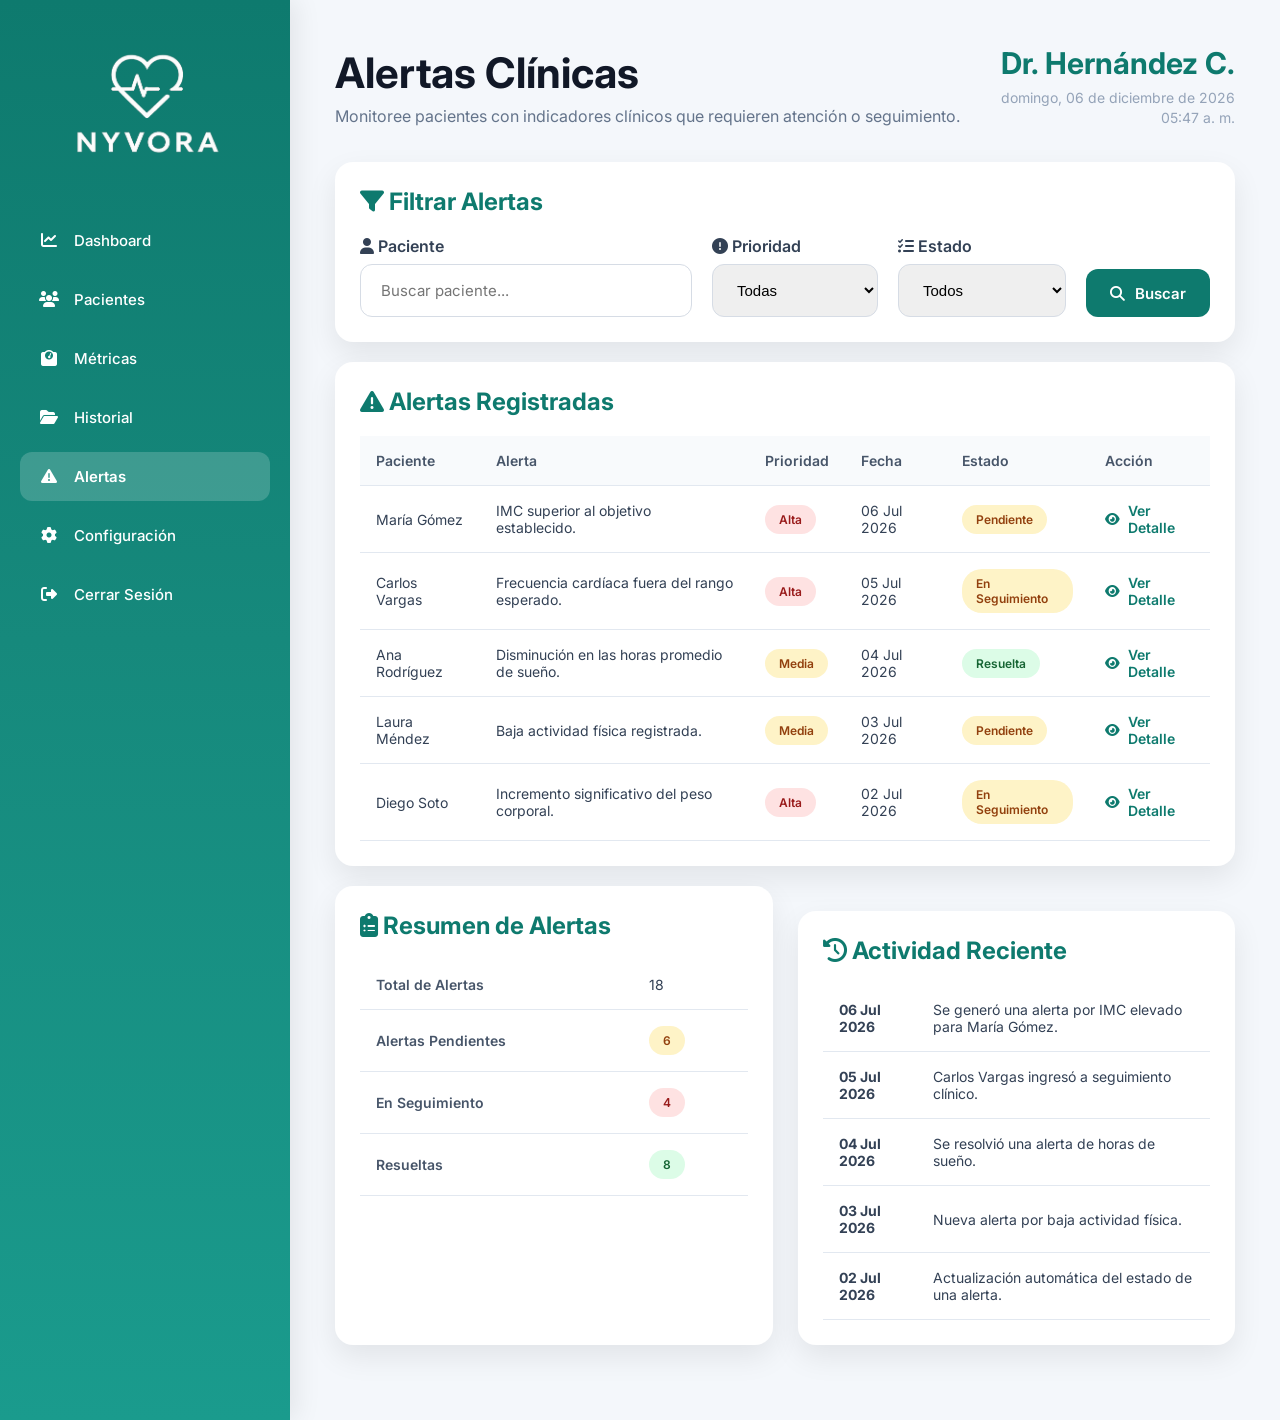
==== frontend/pages/alertas.html @ f5c626ba "feat: added js for frontend functionality" ====
<!DOCTYPE html>
<html lang="es">

<head>

    <meta charset="UTF-8">

    <meta name="viewport"
        content="width=device-width, initial-scale=1.0">

    <title>Nyvora | Alertas Clínicas</title>

    <!-- Google Fonts -->

    <link rel="preconnect"
        href="https://fonts.googleapis.com">

    <link rel="preconnect"
        href="https://fonts.gstatic.com"
        crossorigin>

    <link href="https://fonts.googleapis.com/css2?family=Inter:wght@300;400;500;600;700&display=swap"
        rel="stylesheet">

    <!-- Font Awesome -->

    <link rel="stylesheet"
        href="https://cdnjs.cloudflare.com/ajax/libs/font-awesome/6.7.2/css/all.min.css">

    <!-- CSS -->

    <link rel="stylesheet"
        href="../css/dashboard.css">

</head>

<body>

    <div class="dashboard">

        <!-- Sidebar -->

        <aside class="sidebar">

            <div class="logo">

                <img
                    src="../assets/logonyvora.png"
                    alt="Nyvora">

            </div>

            <nav>

                <ul>

                    <li>

                        <a href="dashboard.html">

                            <i class="fa-solid fa-chart-line"></i>

                            Dashboard

                        </a>

                    </li>

                    <li>

                        <a href="pacientes.html">

                            <i class="fa-solid fa-users"></i>

                            Pacientes

                        </a>

                    </li>

                    <li>

                        <a href="metricas.html">

                            <i class="fa-solid fa-weight-scale"></i>

                            Métricas

                        </a>

                    </li>

                    <li>

                        <a href="historial.html">

                            <i class="fa-solid fa-folder-open"></i>

                            Historial

                        </a>

                    </li>

                    <li class="active">

                        <a href="alertas.html">

                            <i class="fa-solid fa-triangle-exclamation"></i>

                            Alertas

                        </a>

                    </li>

                    <li>

                        <a href="configuracion.html">

                            <i class="fa-solid fa-gear"></i>

                            Configuración

                        </a>

                    </li>

                    <li>

                        <a href="../login.html">

                            <i class="fa-solid fa-right-from-bracket"></i>

                            Cerrar Sesión

                        </a>

                    </li>

                </ul>

            </nav>

        </aside>

        <!-- Contenido -->

        <main class="content">

            <!-- Header -->

            <div class="header">

                <div>

                    <h1>

                        Alertas Clínicas

                    </h1>

                    <p>

                        Monitoree pacientes con indicadores clínicos que requieren atención o seguimiento.

                    </p>

                </div>

                <div class="welcome">

                    <h3>

                        Dr. Hernández C.

                    </h3>

                    <span id="current-date"></span>

                </div>

            </div>

                        <!-- Panel de Filtros -->

            <div class="panel">

                <h2>

                    <i class="fa-solid fa-filter"></i>

                    Filtrar Alertas

                </h2>

                <div class="history-filters">

                    <!-- Buscar Paciente -->

                    <div class="filter-group patient-filter">

                        <label for="buscarPaciente">

                            <i class="fa-solid fa-user"></i>

                            Paciente

                        </label>

                        <input
                            type="text"
                            id="buscarPaciente"
                            class="search-box"
                            placeholder="Buscar paciente...">

                    </div>

                    <!-- Prioridad -->

                    <div class="filter-group">

                        <label for="prioridad">

                            <i class="fa-solid fa-circle-exclamation"></i>

                            Prioridad

                        </label>

                        <select
                            id="prioridad"
                            class="search-box">

                            <option value="">Todas</option>

                            <option>Alta</option>

                            <option>Media</option>

                            <option>Baja</option>

                        </select>

                    </div>

                    <!-- Estado -->

                    <div class="filter-group">

                        <label for="estado">

                            <i class="fa-solid fa-list-check"></i>

                            Estado

                        </label>

                        <select
                            id="estado"
                            class="search-box">

                            <option value="">Todos</option>

                            <option>Pendiente</option>

                            <option>En Seguimiento</option>

                            <option>Resuelta</option>

                        </select>

                    </div>

                    <!-- Botón -->

                    <div class="filter-button">

                        <button
                            class="btn-primary">

                            <i class="fa-solid fa-magnifying-glass"></i>

                            Buscar

                        </button>

                    </div>

                </div>

            </div>

            <br>

                        <!-- Listado de Alertas -->

            <div class="panel">

                <h2>

                    <i class="fa-solid fa-triangle-exclamation"></i>

                    Alertas Registradas

                </h2>

                <table>

                    <thead>

                        <tr>

                            <th>Paciente</th>

                            <th>Alerta</th>

                            <th>Prioridad</th>

                            <th>Fecha</th>

                            <th>Estado</th>

                            <th>Acción</th>

                        </tr>

                    </thead>

                    <tbody>

                        <tr>

                            <td>María Gómez</td>

                            <td>IMC superior al objetivo establecido.</td>

                            <td>

                                <span class="badge danger">

                                    Alta

                                </span>

                            </td>

                            <td>06 Jul 2026</td>

                            <td>

                                <span class="badge warning">

                                    Pendiente

                                </span>

                            </td>

                            <td>

                                <a href="#" class="action-link">

                                    <i class="fa-solid fa-eye"></i>

                                    Ver Detalle

                                </a>

                            </td>

                        </tr>

                        <tr>

                            <td>Carlos Vargas</td>

                            <td>Frecuencia cardíaca fuera del rango esperado.</td>

                            <td>

                                <span class="badge danger">

                                    Alta

                                </span>

                            </td>

                            <td>05 Jul 2026</td>

                            <td>

                                <span class="badge warning">

                                    En Seguimiento

                                </span>

                            </td>

                            <td>

                                <a href="#" class="action-link">

                                    <i class="fa-solid fa-eye"></i>

                                    Ver Detalle

                                </a>

                            </td>

                        </tr>

                        <tr>

                            <td>Ana Rodríguez</td>

                            <td>Disminución en las horas promedio de sueño.</td>

                            <td>

                                <span class="badge warning">

                                    Media

                                </span>

                            </td>

                            <td>04 Jul 2026</td>

                            <td>

                                <span class="badge success">

                                    Resuelta

                                </span>

                            </td>

                            <td>

                                <a href="#" class="action-link">

                                    <i class="fa-solid fa-eye"></i>

                                    Ver Detalle

                                </a>

                            </td>

                        </tr>

                        <tr>

                            <td>Laura Méndez</td>

                            <td>Baja actividad física registrada.</td>

                            <td>

                                <span class="badge warning">

                                    Media

                                </span>

                            </td>

                            <td>03 Jul 2026</td>

                            <td>

                                <span class="badge warning">

                                    Pendiente

                                </span>

                            </td>

                            <td>

                                <a href="#" class="action-link">

                                    <i class="fa-solid fa-eye"></i>

                                    Ver Detalle

                                </a>

                            </td>

                        </tr>

                        <tr>

                            <td>Diego Soto</td>

                            <td>Incremento significativo del peso corporal.</td>

                            <td>

                                <span class="badge danger">

                                    Alta

                                </span>

                            </td>

                            <td>02 Jul 2026</td>

                            <td>

                                <span class="badge warning">

                                    En Seguimiento

                                </span>

                            </td>

                            <td>

                                <a href="#" class="action-link">

                                    <i class="fa-solid fa-eye"></i>

                                    Ver Detalle

                                </a>

                            </td>

                        </tr>

                    </tbody>

                </table>

            </div>

            <br>

                        <!-- Paneles Informativos -->

            <section class="dashboard-grid">

                <!-- Resumen de Alertas -->

                <div class="panel">

                    <h2>

                        <i class="fa-solid fa-clipboard-list"></i>

                        Resumen de Alertas

                    </h2>

                    <table>

                        <tbody>

                            <tr>

                                <th>Total de Alertas</th>

                                <td>18</td>

                            </tr>

                            <tr>

                                <th>Alertas Pendientes</th>

                                <td>

                                    <span class="badge warning">

                                        6

                                    </span>

                                </td>

                            </tr>

                            <tr>

                                <th>En Seguimiento</th>

                                <td>

                                    <span class="badge danger">

                                        4

                                    </span>

                                </td>

                            </tr>

                            <tr>

                                <th>Resueltas</th>

                                <td>

                                    <span class="badge success">

                                        8

                                    </span>

                                </td>

                            </tr>

                        </tbody>

                    </table>

                </div>

                <!-- Actividad Reciente -->

                <div class="panel">

                    <h2>

                        <i class="fa-solid fa-clock-rotate-left"></i>

                        Actividad Reciente

                    </h2>

                    <table>

                        <tbody>

                            <tr>

                                <td>

                                    <strong>06 Jul 2026</strong>

                                </td>

                                <td>

                                    Se generó una alerta por IMC elevado para María Gómez.

                                </td>

                            </tr>

                            <tr>

                                <td>

                                    <strong>05 Jul 2026</strong>

                                </td>

                                <td>

                                    Carlos Vargas ingresó a seguimiento clínico.

                                </td>

                            </tr>

                            <tr>

                                <td>

                                    <strong>04 Jul 2026</strong>

                                </td>

                                <td>

                                    Se resolvió una alerta de horas de sueño.

                                </td>

                            </tr>

                            <tr>

                                <td>

                                    <strong>03 Jul 2026</strong>

                                </td>

                                <td>

                                    Nueva alerta por baja actividad física.

                                </td>

                            </tr>

                            <tr>

                                <td>

                                    <strong>02 Jul 2026</strong>

                                </td>

                                <td>

                                    Actualización automática del estado de una alerta.

                                </td>

                            </tr>

                        </tbody>

                    </table>

                </div>

            </section>

        </main>

    </div>

    <!-- Fecha y Hora -->

    <script>

        function actualizarFechaHora(){

            const ahora = new Date();

            const opcionesFecha = {

                weekday: "long",
                day: "2-digit",
                month: "long",
                year: "numeric"

            };

            const fecha = ahora.toLocaleDateString("es-CR", opcionesFecha);

            const hora = ahora.toLocaleTimeString("es-CR",{

                hour:"2-digit",

                minute:"2-digit"

            });

            document.getElementById("current-date").innerHTML=

                `${fecha}<br>${hora}`;

        }

        actualizarFechaHora();

        setInterval(actualizarFechaHora,1000);

    </script>

    <script src="../js/data.js" defer></script>
    <script src="../js/common.js" defer></script>
    <script src="../js/metricas.js" defer></script>

</body>

</html>
---- frontend/css/dashboard.css ----
/*
    NYVORA SC-502

    Hoja de estilos principal del sistema.

    Este archivo contiene los estilos compartidos por:

    • Dashboard
    • Pacientes
    • Métricas
    • Historial
    • Alertas
    • Configuración

    Los módulos reutilizan los mismos componentes
    visuales para mantener una interfaz consistente
    en toda la aplicación.
*/

/* Reset
   Reinicia márgenes, rellenos y el modelo de caja.
*/

*{

    margin:0;

    padding:0;

    box-sizing:border-box;

}

/* Body
   Configuración general de la página.
*/

body{

    font-family:'Inter',sans-serif;

    background:#F4F7FB;

    color:#1F2937;

    overflow-x:hidden;

}

/* Layout
   Estructura principal del sistema.
*/

.dashboard{

    display:flex;

    min-height:100vh;

}

/* Sidebar
   Menú lateral principal del sistema.
*/

.sidebar{

    width:290px;

    background:linear-gradient(
        180deg,
        #0E7A6E 0%,
        #16897C 45%,
        #1A9B8D 100%
    );

    color:white;

    display:flex;

    flex-direction:column;

    padding:35px 20px;

    box-shadow:6px 0 25px rgba(0,0,0,.08);

}

/* Logo
   Imagen institucional de NYVORA.
*/

.logo{

    display:flex;

    justify-content:center;

    align-items:center;

    margin-bottom:45px;

}

.logo img{

    width:170px;

    max-width:100%;

}

/* Menú
   Opciones de navegación del sistema.
*/

.sidebar nav{

    width:100%;

}

.sidebar ul{

    list-style:none;

}

.sidebar li{

    margin-bottom:10px;

}

.sidebar li a{

    display:flex;

    align-items:center;

    gap:14px;

    width:100%;

    padding:15px 18px;

    border-radius:12px;

    color:white;

    text-decoration:none;

    font-size:15px;

    font-weight:500;

    transition:.30s;

}

.sidebar li a i{

    width:22px;

    text-align:center;

    font-size:16px;

}

.sidebar li a:hover{

    background:rgba(255,255,255,.15);

    transform:translateX(5px);

}

.sidebar li.active a{

    background:rgba(255,255,255,.18);

    font-weight:600;

}

/* Contenido
   Área principal donde se muestran los módulos.
*/

.content{

    flex:1;

    padding:45px;

}

/* Header
   Encabezado principal de cada módulo.
*/

.header{

    display:flex;

    justify-content:space-between;

    align-items:center;

    margin-bottom:35px;

}

.header h1{

    font-size:42px;

    font-weight:700;

    color:#111827;

    margin-bottom:8px;

}

.header p{

    color:#64748B;

    font-size:16px;

}

.welcome{

    text-align:right;

}

.welcome h3{

    color:#0E7A6E;

    font-size:30px;

    font-weight:700;

    margin-bottom:6px;

}

.welcome span{

    color:#94A3B8;

    font-size:14px;

}

/* Panel
   Contenedor reutilizable para los módulos.
*/

.panel{

    background:#FFFFFF;

    padding:25px;

    border-radius:18px;

    box-shadow:0 12px 30px rgba(0,0,0,.08);

    transition:.30s;

}

.panel:hover{

    box-shadow:0 18px 40px rgba(0,0,0,.10);

}

/* Buscador
   Campos de búsqueda y formularios.
*/

.search-box{

    flex:1;

    padding:16px 20px;

    border:1px solid #D6DCE5;

    border-radius:12px;

    font-size:15px;

    outline:none;

    transition:.30s;

}

.search-box:focus{

    border-color:#0E7A6E;

    box-shadow:0 0 0 4px rgba(14,122,110,.12);

}

/* Botón Principal
   Botón principal utilizado en el sistema.
*/

.btn-primary{

    display:flex;

    align-items:center;

    justify-content:center;

    gap:10px;

    background:#0E7A6E;

    color:white;

    border:none;

    padding:16px 24px;

    border-radius:12px;

    font-size:15px;

    font-weight:600;

    cursor:pointer;

    transition:.30s;

}

.btn-primary:hover{

    background:#0B655C;

    transform:translateY(-2px);

    box-shadow:0 10px 25px rgba(14,122,110,.20);

}

.btn-primary i{

    font-size:15px;

}

/* Tarjetas KPI
   Indicadores principales del Dashboard.
*/

.kpi-cards{

    display:grid;

    grid-template-columns:repeat(4,1fr);

    gap:24px;

    margin:35px 0;

}

.card{

    background:#FFFFFF;

    border-radius:20px;

    padding:30px;

    box-shadow:0 12px 30px rgba(0,0,0,.08);

    transition:.30s;

}

.card:hover{

    transform:translateY(-6px);

    box-shadow:0 18px 40px rgba(0,0,0,.12);

}

/* Encabezado KPI
   Organización del icono y la información.
*/

.card-header{

    display:flex;

    align-items:center;

    gap:18px;

    margin-bottom:24px;

}

/* Icono KPI
   Icono representativo del indicador.
*/

.card .icon{

    width:64px;

    height:64px;

    border-radius:16px;

    background:rgba(14,122,110,.10);

    display:flex;

    justify-content:center;

    align-items:center;

    flex-shrink:0;

}

.card .icon i{

    color:#0E7A6E;

    font-size:28px;

}

/* Valor KPI
   Número principal del indicador.
*/

.card h2{

    margin:0;

    font-size:46px;

    font-weight:700;

    color:#0E7A6E;

    line-height:1;

}

/* Título KPI
   Nombre del indicador mostrado.
*/

.card p{

    font-size:20px;

    font-weight:600;

    color:#1F2937;

    margin-bottom:8px;

}

/* Descripción KPI
   Información complementaria del indicador.
*/

.card small{

    font-size:14px;

    color:#94A3B8;

    display:block;

}

/* Dashboard Grid
   Distribuye los paneles principales del Dashboard.
*/

.dashboard-grid{

    display:grid;

    grid-template-columns:1fr 1fr;

    gap:25px;

    margin-bottom:30px;

}

/* Títulos de Panel
   Encabezados utilizados en cada panel.
*/

.panel h2{

    color:#0E7A6E;

    font-size:24px;

    font-weight:700;

    margin-bottom:20px;

}

/* Tablas
   Estilos generales para las tablas del sistema.
*/

table{

    width:100%;

    border-collapse:collapse;

}

thead{

    background:#F8FAFC;

}

th{

    padding:16px;

    text-align:left;

    color:#475569;

    font-size:14px;

    font-weight:600;

    border-bottom:1px solid #E2E8F0;

}

td{

    padding:16px;

    font-size:14px;

    color:#334155;

    border-bottom:1px solid #E2E8F0;

}

tbody tr{

    transition:.25s;

}

tbody tr:hover{

    background:#F8FAFC;

}

/* Badges
   Estados utilizados en los diferentes módulos.
*/

.badge{

    display:inline-flex;

    justify-content:center;

    align-items:center;

    padding:7px 14px;

    border-radius:20px;

    font-size:12px;

    font-weight:600;

}

.success{

    background:#DCFCE7;

    color:#166534;

}

.warning{

    background:#FEF3C7;

    color:#92400E;

}

.danger{

    background:#FEE2E2;

    color:#991B1B;

}

/* Enlaces
   Acciones disponibles dentro de las tablas.
*/

.action-link{

    display:inline-flex;

    align-items:center;

    gap:8px;

    color:#0E7A6E;

    font-weight:600;

    text-decoration:none;

    transition:.30s;

}

.action-link:hover{

    color:#0B655C;

}

.action-link i{

    font-size:13px;

}

/* Iconos
   Centra los iconos reutilizados en la interfaz.
*/

.icon{

    display:flex;

    justify-content:center;

    align-items:center;

}

/* Inputs
   Fuente utilizada por los campos del formulario.
*/

input{

    font-family:'Inter',sans-serif;

}

button{

    font-family:'Inter',sans-serif;

}

/* Separación
   Espaciado entre paneles y tablas.
*/

.panel table{

    margin-top:10px;

}

.panel + .panel{

    margin-top:25px;

}

/* Responsive
   Ajusta la interfaz para diferentes tamaños de pantalla.
*/

@media(max-width:1200px){

    .kpi-cards{

        grid-template-columns:repeat(2,1fr);

    }

}

@media(max-width:992px){

    .dashboard{

        flex-direction:column;

    }

    .sidebar{

        width:100%;

        padding:25px;

    }

    .logo{

        margin-bottom:30px;

    }

    .logo img{

        width:160px;

    }

    .sidebar ul{

        display:flex;

        flex-wrap:wrap;

        justify-content:center;

        gap:12px;

    }

    .sidebar li{

        margin-bottom:0;

    }

    .sidebar li a{

        justify-content:center;

        padding:14px 18px;

    }

    .content{

        padding:30px;

    }

    .dashboard-grid{

        grid-template-columns:1fr;

    }

}

@media(max-width:768px){

    .header{

        flex-direction:column;

        align-items:flex-start;

        gap:18px;

    }

    .welcome{

        text-align:left;

    }

    .header h1{

        font-size:34px;

    }

    .welcome h3{

        font-size:24px;

    }

    .panel{

        padding:20px;

    }

    .kpi-cards{

        grid-template-columns:1fr;

    }

    .btn-primary{

        width:100%;

    }

    .search-box{

        width:100%;

    }

    table{

        display:block;

        overflow-x:auto;

        white-space:nowrap;

    }

}

@media(max-width:576px){

    .content{

        padding:20px;

    }

    .sidebar{

        padding:20px;

    }

    .sidebar ul{

        flex-direction:column;

    }

    .sidebar li a{

        justify-content:flex-start;

    }

}

/* Scroll
   Personaliza la barra de desplazamiento.
*/

::-webkit-scrollbar{

    width:10px;

}

::-webkit-scrollbar-track{

    background:#EDF2F7;

}

::-webkit-scrollbar-thumb{

    background:#0E7A6E;

    border-radius:20px;

}

::-webkit-scrollbar-thumb:hover{

    background:#0B655C;

}

/* Selección
   Color al seleccionar texto.
*/

::selection{

    background:#0E7A6E;

    color:white;

}

/* Animaciones
   Efectos visuales reutilizados en la interfaz.
*/

.card,
.panel,
.sidebar li a,
.btn-primary{

    transition:all .30s ease;

}

.content{

    animation:fadeIn .45s ease;

}

@keyframes fadeIn{

    from{

        opacity:0;

        transform:translateY(12px);

    }

    to{

        opacity:1;

        transform:translateY(0);

    }

}

/* Métricas
   Estilos exclusivos del módulo de métricas.
*/

.metricas-grid{

    display:grid;

    grid-template-columns:repeat(3,1fr);

    gap:25px 30px;

    margin-top:25px;

}

.metricas-grid .form-group{

    display:flex;

    flex-direction:column;

}

.metricas-grid .form-group.full{

    grid-column:span 3;

}

.metricas-grid label{

    font-weight:600;

    margin-bottom:8px;

    color:#0E7A6E;

    display:flex;

    align-items:center;

    gap:8px;

}

.metricas-grid i{

    font-size:16px;

}

/* IMC Readonly
   Apariencia para el campo calculado automáticamente.
*/

.imc-readonly{

    background:#E5E7EB;

    cursor:not-allowed;

}

/* Botón Derecha
   Alinea el botón principal al final del formulario.
*/

.button-right{

    display:flex;

    justify-content:flex-end;

}

.btn-large{

    padding:18px 32px;

    font-size:17px;

    border-radius:14px;

    background:#0F766E;

}

.btn-large:hover{

    background:#0C5F56;

}

/* Historial
   Filtros utilizados en el historial clínico.
*/

.history-filters{

    display:grid;

    grid-template-columns:2fr 1fr 1fr auto;

    gap:20px;

    align-items:end;

}

.filter-group{

    display:flex;

    flex-direction:column;

}

.filter-group label{

    margin-bottom:8px;

    font-weight:600;

    color:#334155;

}

.filter-button{

    display:flex;

    align-items:flex-end;

}

.filter-button .btn-primary{

    width:100%;

    height:48px;

}

/* Información del Paciente
   Resumen general del expediente clínico.
*/

.patient-summary{

    display:grid;

    grid-template-columns:repeat(2,1fr);

    gap:25px 60px;

    margin-top:20px;

}

.summary-item{

    display:grid;

    grid-template-columns:220px auto;

    align-items:center;

    gap:20px;

    padding:15px 0;

    border-bottom:1px solid #E2E8F0;

}

.summary-title{

    display:flex;

    align-items:center;

    gap:10px;

    color:#64748B;

    font-weight:600;

}

.summary-item strong{

    color:#0F172A;

    font-weight:600;

}

.summary-item .badge{

    width:auto;

    display:inline-flex;

    justify-content:center;

    align-items:center;

    padding:6px 16px;

}

/* Observaciones Clínicas
   Lista de recomendaciones y seguimiento del paciente.
*/

.clinical-notes{

    display:flex;

    flex-direction:column;

    gap:18px;

    margin-top:25px;

}

.note-item{

    display:flex;

    align-items:flex-start;

    gap:14px;

}

.note-item i{

    color:#0E7A6E;

    font-size:18px;

    width:22px;

    margin-top:3px;

}

.note-item p{

    margin:0;

    color:#334155;

    line-height:1.6;

}

/* Responsive Historial
   Ajusta la distribución en pantallas pequeñas.
*/

@media(max-width:1100px){

    .history-filters{

        grid-template-columns:1fr;

    }

    .patient-summary{

        grid-template-columns:1fr;

    }

}
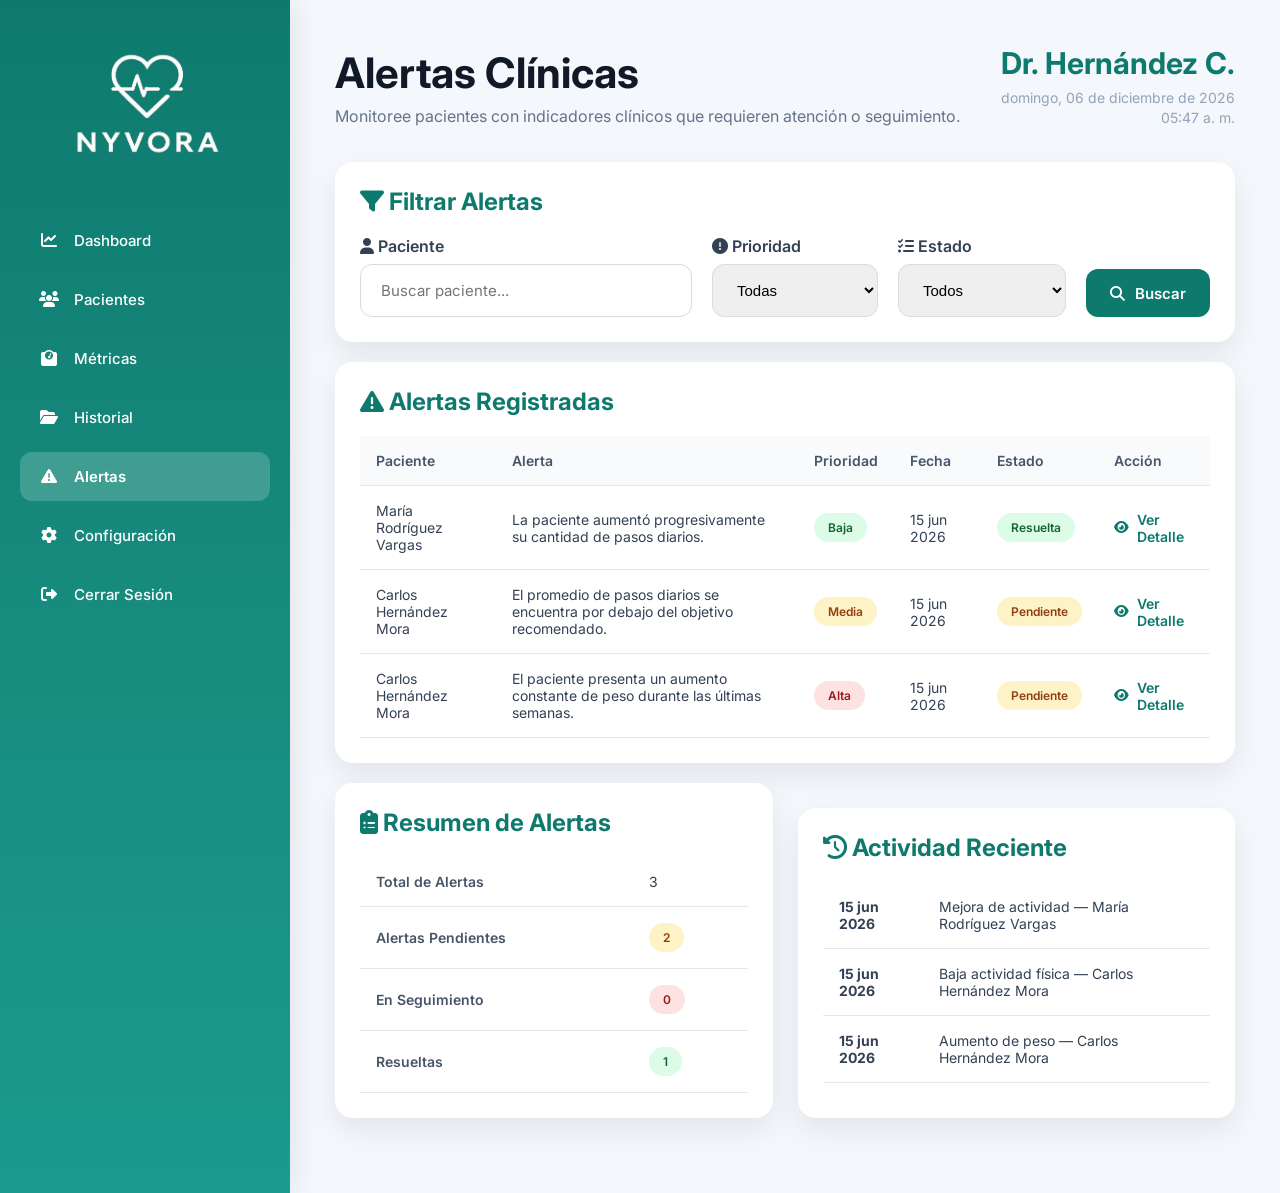
==== commit b4ec8211: "feat(alertas): enhance alert filtering and UI, add new alert rendering logic" ====
--- a/frontend/pages/alertas.html
+++ b/frontend/pages/alertas.html
@@ -778,7 +778,7 @@
 
     <script src="../js/data.js" defer></script>
     <script src="../js/common.js" defer></script>
-    <script src="../js/metricas.js" defer></script>
+    <script src="../js/alertas.js" defer></script>
 
 </body>
 
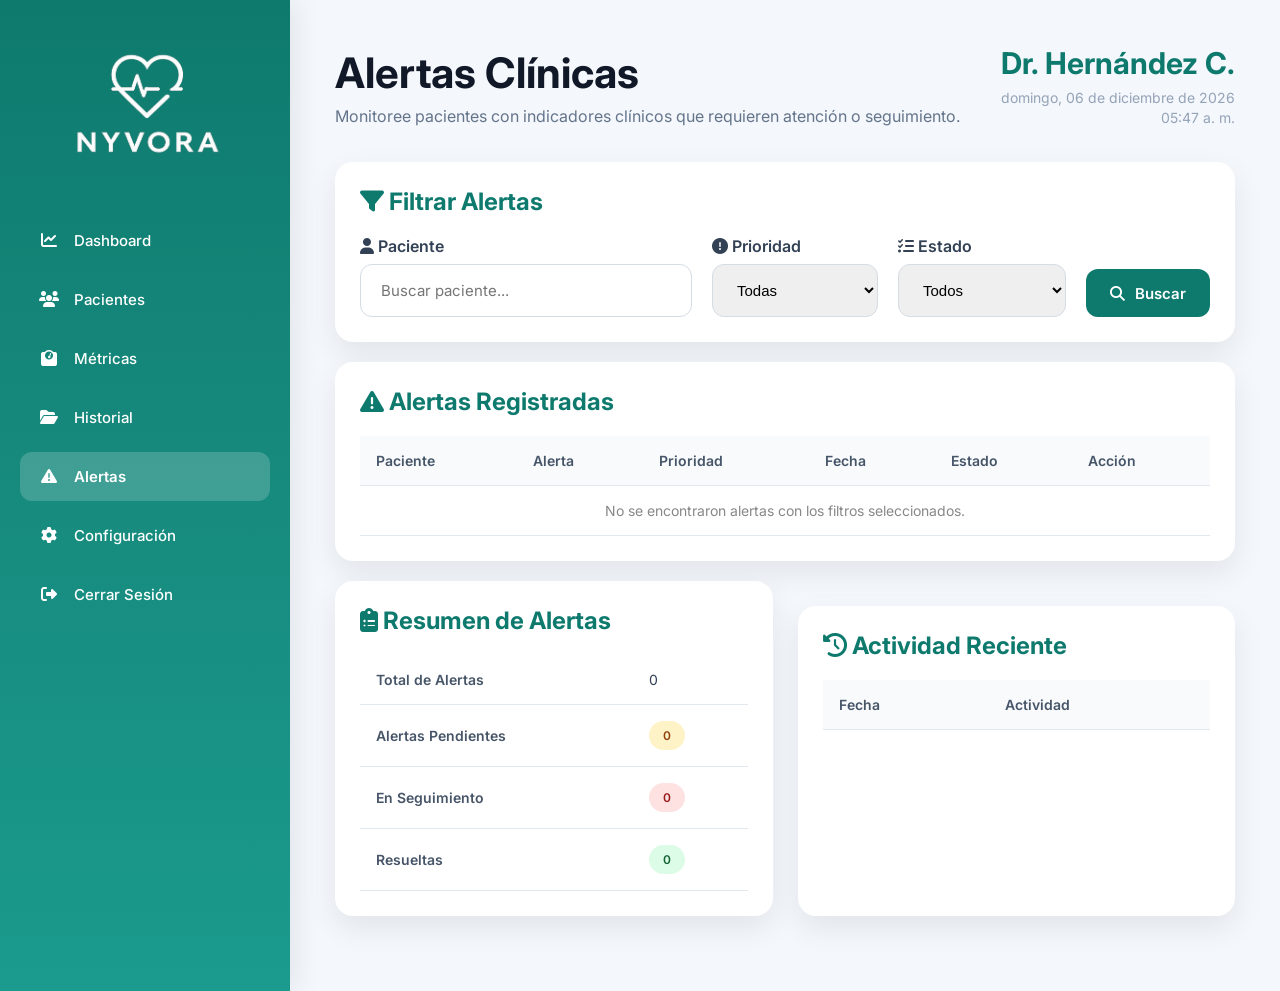
==== commit 580eae8c: "refactor(frontend): finalize JS modules and project standardization - Final login implementation and" ====
--- a/frontend/pages/alertas.html
+++ b/frontend/pages/alertas.html
@@ -212,7 +212,8 @@
                             type="text"
                             id="buscarPaciente"
                             class="search-box"
-                            placeholder="Buscar paciente...">
+                            placeholder="Buscar paciente..."
+                            autocomplete="off">
 
                     </div>
 
@@ -277,6 +278,7 @@
                     <div class="filter-button">
 
                         <button
+                            type="button"
                             class="btn-primary">
 
                             <i class="fa-solid fa-magnifying-glass"></i>
@@ -329,216 +331,6 @@
 
                     <tbody>
 
-                        <tr>
-
-                            <td>María Gómez</td>
-
-                            <td>IMC superior al objetivo establecido.</td>
-
-                            <td>
-
-                                <span class="badge danger">
-
-                                    Alta
-
-                                </span>
-
-                            </td>
-
-                            <td>06 Jul 2026</td>
-
-                            <td>
-
-                                <span class="badge warning">
-
-                                    Pendiente
-
-                                </span>
-
-                            </td>
-
-                            <td>
-
-                                <a href="#" class="action-link">
-
-                                    <i class="fa-solid fa-eye"></i>
-
-                                    Ver Detalle
-
-                                </a>
-
-                            </td>
-
-                        </tr>
-
-                        <tr>
-
-                            <td>Carlos Vargas</td>
-
-                            <td>Frecuencia cardíaca fuera del rango esperado.</td>
-
-                            <td>
-
-                                <span class="badge danger">
-
-                                    Alta
-
-                                </span>
-
-                            </td>
-
-                            <td>05 Jul 2026</td>
-
-                            <td>
-
-                                <span class="badge warning">
-
-                                    En Seguimiento
-
-                                </span>
-
-                            </td>
-
-                            <td>
-
-                                <a href="#" class="action-link">
-
-                                    <i class="fa-solid fa-eye"></i>
-
-                                    Ver Detalle
-
-                                </a>
-
-                            </td>
-
-                        </tr>
-
-                        <tr>
-
-                            <td>Ana Rodríguez</td>
-
-                            <td>Disminución en las horas promedio de sueño.</td>
-
-                            <td>
-
-                                <span class="badge warning">
-
-                                    Media
-
-                                </span>
-
-                            </td>
-
-                            <td>04 Jul 2026</td>
-
-                            <td>
-
-                                <span class="badge success">
-
-                                    Resuelta
-
-                                </span>
-
-                            </td>
-
-                            <td>
-
-                                <a href="#" class="action-link">
-
-                                    <i class="fa-solid fa-eye"></i>
-
-                                    Ver Detalle
-
-                                </a>
-
-                            </td>
-
-                        </tr>
-
-                        <tr>
-
-                            <td>Laura Méndez</td>
-
-                            <td>Baja actividad física registrada.</td>
-
-                            <td>
-
-                                <span class="badge warning">
-
-                                    Media
-
-                                </span>
-
-                            </td>
-
-                            <td>03 Jul 2026</td>
-
-                            <td>
-
-                                <span class="badge warning">
-
-                                    Pendiente
-
-                                </span>
-
-                            </td>
-
-                            <td>
-
-                                <a href="#" class="action-link">
-
-                                    <i class="fa-solid fa-eye"></i>
-
-                                    Ver Detalle
-
-                                </a>
-
-                            </td>
-
-                        </tr>
-
-                        <tr>
-
-                            <td>Diego Soto</td>
-
-                            <td>Incremento significativo del peso corporal.</td>
-
-                            <td>
-
-                                <span class="badge danger">
-
-                                    Alta
-
-                                </span>
-
-                            </td>
-
-                            <td>02 Jul 2026</td>
-
-                            <td>
-
-                                <span class="badge warning">
-
-                                    En Seguimiento
-
-                                </span>
-
-                            </td>
-
-                            <td>
-
-                                <a href="#" class="action-link">
-
-                                    <i class="fa-solid fa-eye"></i>
-
-                                    Ver Detalle
-
-                                </a>
-
-                            </td>
-
-                        </tr>
-
                     </tbody>
 
                 </table>
@@ -547,7 +339,7 @@
 
             <br>
 
-                        <!-- Paneles Informativos -->
+            <!-- Paneles Informativos -->
 
             <section class="dashboard-grid">
 
@@ -571,7 +363,7 @@
 
                                 <th>Total de Alertas</th>
 
-                                <td>18</td>
+                                <td>0</td>
 
                             </tr>
 
@@ -583,7 +375,7 @@
 
                                     <span class="badge warning">
 
-                                        6
+                                        0
 
                                     </span>
 
@@ -599,7 +391,7 @@
 
                                     <span class="badge danger">
 
-                                        4
+                                        0
 
                                     </span>
 
@@ -615,7 +407,7 @@
 
                                     <span class="badge success">
 
-                                        8
+                                        0
 
                                     </span>
 
@@ -629,7 +421,7 @@
 
                 </div>
 
-                <!-- Actividad Reciente -->
+                                <!-- Actividad Reciente -->
 
                 <div class="panel">
 
@@ -643,88 +435,20 @@
 
                     <table>
 
+                        <thead>
+
+                            <tr>
+
+                                <th>Fecha</th>
+
+                                <th>Actividad</th>
+
+                            </tr>
+
+                        </thead>
+
                         <tbody>
 
-                            <tr>
-
-                                <td>
-
-                                    <strong>06 Jul 2026</strong>
-
-                                </td>
-
-                                <td>
-
-                                    Se generó una alerta por IMC elevado para María Gómez.
-
-                                </td>
-
-                            </tr>
-
-                            <tr>
-
-                                <td>
-
-                                    <strong>05 Jul 2026</strong>
-
-                                </td>
-
-                                <td>
-
-                                    Carlos Vargas ingresó a seguimiento clínico.
-
-                                </td>
-
-                            </tr>
-
-                            <tr>
-
-                                <td>
-
-                                    <strong>04 Jul 2026</strong>
-
-                                </td>
-
-                                <td>
-
-                                    Se resolvió una alerta de horas de sueño.
-
-                                </td>
-
-                            </tr>
-
-                            <tr>
-
-                                <td>
-
-                                    <strong>03 Jul 2026</strong>
-
-                                </td>
-
-                                <td>
-
-                                    Nueva alerta por baja actividad física.
-
-                                </td>
-
-                            </tr>
-
-                            <tr>
-
-                                <td>
-
-                                    <strong>02 Jul 2026</strong>
-
-                                </td>
-
-                                <td>
-
-                                    Actualización automática del estado de una alerta.
-
-                                </td>
-
-                            </tr>
-
                         </tbody>
 
                     </table>
@@ -737,47 +461,14 @@
 
     </div>
 
-    <!-- Fecha y Hora -->
-
-    <script>
-
-        function actualizarFechaHora(){
-
-            const ahora = new Date();
-
-            const opcionesFecha = {
-
-                weekday: "long",
-                day: "2-digit",
-                month: "long",
-                year: "numeric"
-
-            };
-
-            const fecha = ahora.toLocaleDateString("es-CR", opcionesFecha);
-
-            const hora = ahora.toLocaleTimeString("es-CR",{
-
-                hour:"2-digit",
-
-                minute:"2-digit"
-
-            });
-
-            document.getElementById("current-date").innerHTML=
-
-                `${fecha}<br>${hora}`;
-
-        }
-
-        actualizarFechaHora();
-
-        setInterval(actualizarFechaHora,1000);
-
-    </script>
+    <!-- JavaScript -->
 
     <script src="../js/data.js" defer></script>
+
     <script src="../js/common.js" defer></script>
+
+    <script src="../js/language.js" defer></script>
+
     <script src="../js/alertas.js" defer></script>
 
 </body>
@@ -787,3 +478,7 @@
 
 
 
+
+
+
+
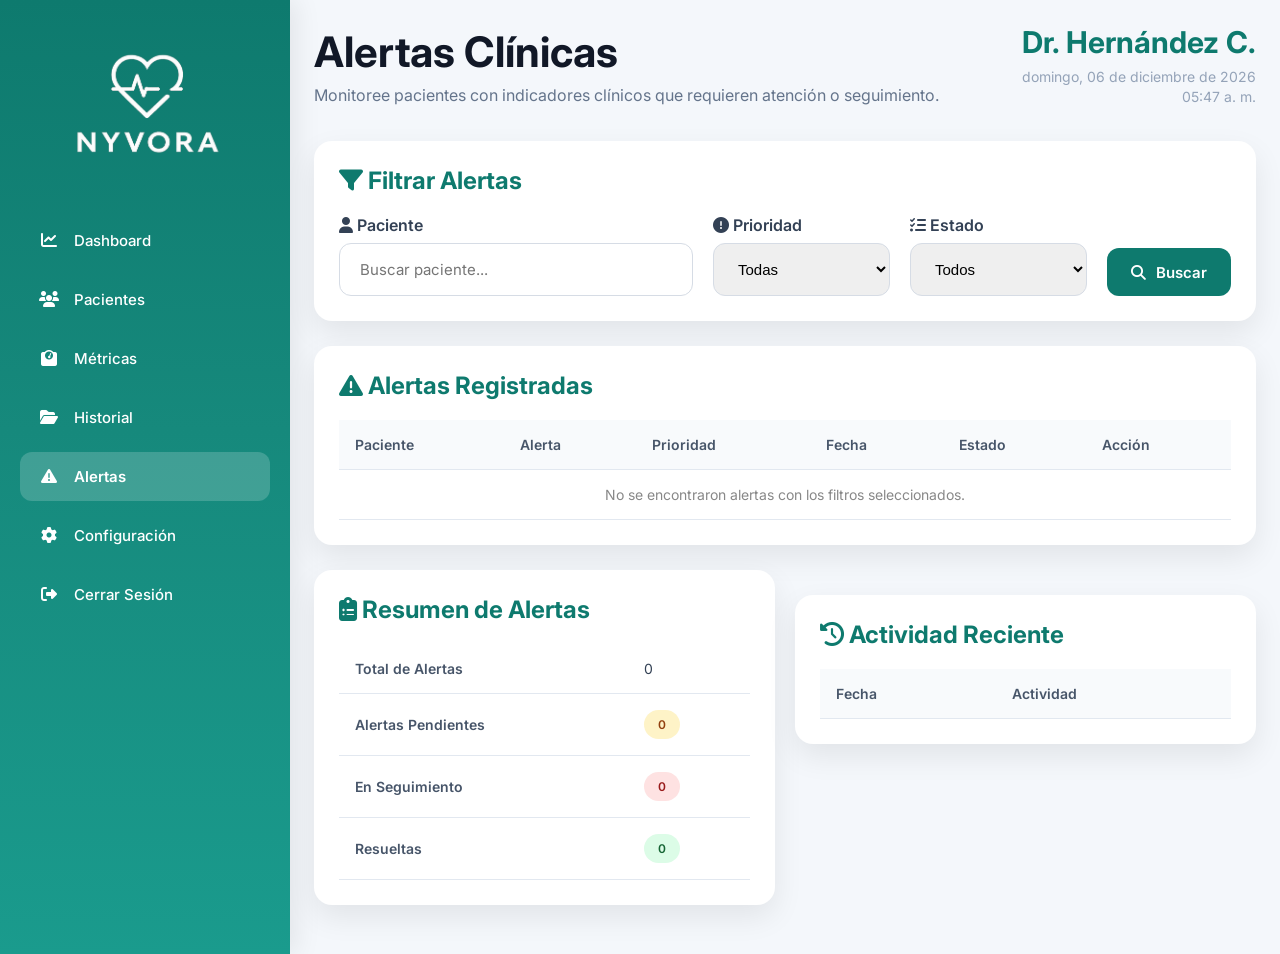
==== commit af4b3d84: "Refactor frontend structure and dashboard layout Reorganicé y limpié la estructura general del front" ====
--- a/frontend/pages/alertas.html
+++ b/frontend/pages/alertas.html
@@ -2,210 +2,120 @@
 <html lang="es">
 
 <head>
-
     <meta charset="UTF-8">
-
-    <meta name="viewport"
-        content="width=device-width, initial-scale=1.0">
+    <meta name="viewport" content="width=device-width, initial-scale=1.0">
 
     <title>Nyvora | Alertas Clínicas</title>
 
     <!-- Google Fonts -->
-
-    <link rel="preconnect"
-        href="https://fonts.googleapis.com">
-
-    <link rel="preconnect"
-        href="https://fonts.gstatic.com"
-        crossorigin>
-
-    <link href="https://fonts.googleapis.com/css2?family=Inter:wght@300;400;500;600;700&display=swap"
-        rel="stylesheet">
+    <link rel="preconnect" href="https://fonts.googleapis.com">
+    <link rel="preconnect" href="https://fonts.gstatic.com" crossorigin>
+    <link href="https://fonts.googleapis.com/css2?family=Inter:wght@300;400;500;600;700&display=swap" rel="stylesheet">
 
     <!-- Font Awesome -->
-
-    <link rel="stylesheet"
-        href="https://cdnjs.cloudflare.com/ajax/libs/font-awesome/6.7.2/css/all.min.css">
+    <link rel="stylesheet" href="https://cdnjs.cloudflare.com/ajax/libs/font-awesome/6.7.2/css/all.min.css">
 
     <!-- CSS -->
-
-    <link rel="stylesheet"
-        href="../css/dashboard.css">
-
+    <link rel="stylesheet" href="../css/base/global.css">
+    <link rel="stylesheet" href="../css/components/sidebar.css">
+    <link rel="stylesheet" href="../css/components/card.css">
+    <link rel="stylesheet" href="../css/components/forms.css">
+    <link rel="stylesheet" href="../css/components/table.css">
 </head>
 
 <body>
-
     <div class="dashboard">
 
         <!-- Sidebar -->
-
         <aside class="sidebar">
-
             <div class="logo">
-
-                <img
-                    src="../assets/logonyvora.png"
-                    alt="Nyvora">
-
+                <img src="../assets/logonyvora.png" alt="Nyvora">
             </div>
 
             <nav>
-
                 <ul>
-
-                    <li>
-
+                    <li>
                         <a href="dashboard.html">
-
                             <i class="fa-solid fa-chart-line"></i>
-
                             Dashboard
-
-                        </a>
-
-                    </li>
-
-                    <li>
-
+                        </a>
+                    </li>
+
+                    <li>
                         <a href="pacientes.html">
-
                             <i class="fa-solid fa-users"></i>
-
                             Pacientes
-
-                        </a>
-
-                    </li>
-
-                    <li>
-
+                        </a>
+                    </li>
+
+                    <li>
                         <a href="metricas.html">
-
                             <i class="fa-solid fa-weight-scale"></i>
-
                             Métricas
-
-                        </a>
-
-                    </li>
-
-                    <li>
-
+                        </a>
+                    </li>
+
+                    <li>
                         <a href="historial.html">
-
                             <i class="fa-solid fa-folder-open"></i>
-
                             Historial
-
-                        </a>
-
+                        </a>
                     </li>
 
                     <li class="active">
-
                         <a href="alertas.html">
-
                             <i class="fa-solid fa-triangle-exclamation"></i>
-
                             Alertas
-
-                        </a>
-
-                    </li>
-
-                    <li>
-
+                        </a>
+                    </li>
+
+                    <li>
                         <a href="configuracion.html">
-
                             <i class="fa-solid fa-gear"></i>
-
                             Configuración
-
-                        </a>
-
-                    </li>
-
-                    <li>
-
+                        </a>
+                    </li>
+
+                    <li>
                         <a href="../login.html">
-
                             <i class="fa-solid fa-right-from-bracket"></i>
-
                             Cerrar Sesión
-
-                        </a>
-
-                    </li>
-
+                        </a>
+                    </li>
                 </ul>
-
             </nav>
-
         </aside>
 
         <!-- Contenido -->
-
         <main class="content">
 
             <!-- Header -->
-
             <div class="header">
-
                 <div>
-
-                    <h1>
-
-                        Alertas Clínicas
-
-                    </h1>
-
-                    <p>
-
-                        Monitoree pacientes con indicadores clínicos que requieren atención o seguimiento.
-
-                    </p>
-
+                    <h1>Alertas Clínicas</h1>
+                    <p>Monitoree pacientes con indicadores clínicos que requieren atención o seguimiento.</p>
                 </div>
 
                 <div class="welcome">
-
-                    <h3>
-
-                        Dr. Hernández C.
-
-                    </h3>
-
+                    <h3>Dr. Hernández C.</h3>
                     <span id="current-date"></span>
-
-                </div>
-
-            </div>
-
-                        <!-- Panel de Filtros -->
-
+                </div>
+            </div>
+
+            <!-- Filtros -->
             <div class="panel">
-
                 <h2>
-
                     <i class="fa-solid fa-filter"></i>
-
                     Filtrar Alertas
-
                 </h2>
 
                 <div class="history-filters">
 
-                    <!-- Buscar Paciente -->
-
+                    <!-- Paciente -->
                     <div class="filter-group patient-filter">
-
                         <label for="buscarPaciente">
-
                             <i class="fa-solid fa-user"></i>
-
                             Paciente
-
                         </label>
 
                         <input
@@ -214,271 +124,134 @@
                             class="search-box"
                             placeholder="Buscar paciente..."
                             autocomplete="off">
-
                     </div>
 
                     <!-- Prioridad -->
-
                     <div class="filter-group">
-
                         <label for="prioridad">
-
                             <i class="fa-solid fa-circle-exclamation"></i>
-
                             Prioridad
-
                         </label>
 
-                        <select
-                            id="prioridad"
-                            class="search-box">
-
+                        <select id="prioridad" class="search-box">
                             <option value="">Todas</option>
-
                             <option>Alta</option>
-
                             <option>Media</option>
-
                             <option>Baja</option>
-
                         </select>
-
                     </div>
 
                     <!-- Estado -->
-
                     <div class="filter-group">
-
                         <label for="estado">
-
                             <i class="fa-solid fa-list-check"></i>
-
                             Estado
-
                         </label>
 
-                        <select
-                            id="estado"
-                            class="search-box">
-
+                        <select id="estado" class="search-box">
                             <option value="">Todos</option>
-
                             <option>Pendiente</option>
-
                             <option>En Seguimiento</option>
-
                             <option>Resuelta</option>
-
                         </select>
-
-                    </div>
-
-                    <!-- Botón -->
-
+                    </div>
+
+                    <!-- Acción -->
                     <div class="filter-button">
-
-                        <button
-                            type="button"
-                            class="btn-primary">
-
+                        <button type="button" class="btn-primary">
                             <i class="fa-solid fa-magnifying-glass"></i>
-
                             Buscar
-
                         </button>
-
-                    </div>
-
-                </div>
-
-            </div>
-
-            <br>
-
-                        <!-- Listado de Alertas -->
-
+                    </div>
+                </div>
+            </div>
+
+            <!-- Listado de alertas -->
             <div class="panel">
-
                 <h2>
-
                     <i class="fa-solid fa-triangle-exclamation"></i>
-
                     Alertas Registradas
-
                 </h2>
 
                 <table>
-
                     <thead>
-
                         <tr>
-
                             <th>Paciente</th>
-
                             <th>Alerta</th>
-
                             <th>Prioridad</th>
-
                             <th>Fecha</th>
-
                             <th>Estado</th>
-
                             <th>Acción</th>
-
                         </tr>
-
                     </thead>
-
-                    <tbody>
-
-                    </tbody>
-
+                    <tbody></tbody>
                 </table>
-
-            </div>
-
-            <br>
-
-            <!-- Paneles Informativos -->
-
+            </div>
+
+            <!-- Paneles informativos -->
             <section class="dashboard-grid">
 
-                <!-- Resumen de Alertas -->
-
+                <!-- Resumen de alertas -->
                 <div class="panel">
-
                     <h2>
-
                         <i class="fa-solid fa-clipboard-list"></i>
-
                         Resumen de Alertas
-
                     </h2>
 
                     <table>
-
                         <tbody>
-
-                            <tr>
-
+                            <tr>
                                 <th>Total de Alertas</th>
-
                                 <td>0</td>
-
-                            </tr>
-
-                            <tr>
-
+                            </tr>
+                            <tr>
                                 <th>Alertas Pendientes</th>
-
                                 <td>
-
-                                    <span class="badge warning">
-
-                                        0
-
-                                    </span>
-
+                                    <span class="badge warning">0</span>
                                 </td>
-
-                            </tr>
-
-                            <tr>
-
+                            </tr>
+                            <tr>
                                 <th>En Seguimiento</th>
-
                                 <td>
-
-                                    <span class="badge danger">
-
-                                        0
-
-                                    </span>
-
+                                    <span class="badge danger">0</span>
                                 </td>
-
-                            </tr>
-
-                            <tr>
-
+                            </tr>
+                            <tr>
                                 <th>Resueltas</th>
-
                                 <td>
-
-                                    <span class="badge success">
-
-                                        0
-
-                                    </span>
-
+                                    <span class="badge success">0</span>
                                 </td>
-
-                            </tr>
-
+                            </tr>
                         </tbody>
-
                     </table>
-
-                </div>
-
-                                <!-- Actividad Reciente -->
-
+                </div>
+
+                <!-- Actividad reciente -->
                 <div class="panel">
-
                     <h2>
-
                         <i class="fa-solid fa-clock-rotate-left"></i>
-
                         Actividad Reciente
-
                     </h2>
 
                     <table>
-
                         <thead>
-
-                            <tr>
-
+                            <tr>
                                 <th>Fecha</th>
-
                                 <th>Actividad</th>
-
-                            </tr>
-
+                            </tr>
                         </thead>
-
-                        <tbody>
-
-                        </tbody>
-
+                        <tbody></tbody>
                     </table>
-
-                </div>
-
+                </div>
             </section>
-
         </main>
-
     </div>
 
     <!-- JavaScript -->
-
     <script src="../js/data.js" defer></script>
-
     <script src="../js/common.js" defer></script>
-
     <script src="../js/language.js" defer></script>
-
     <script src="../js/alertas.js" defer></script>
-
 </body>
 
-</html>
-
-
-
-
-
-
-
-
+</html>
--- a/frontend/css/base/global.css
+++ b/frontend/css/base/global.css
@@ -0,0 +1,178 @@
+/* Estilos generales */
+
+/* Variables de diseño */
+
+:root{
+
+    /* Color primario (marca) */
+    --color-primary:#0E7A6E;
+    --color-primary-hover:#0B655C;
+
+    /* Texto */
+    --color-text:#1F2937;
+    --color-text-heading:#111827;
+    --color-text-muted:#64748B;
+    --color-text-subtle:#94A3B8;
+
+    /* Fondos */
+    --color-bg-page:#F4F7FB;
+    --color-bg-panel:#FFFFFF;
+    --color-bg-hover:#F8FAFC;
+
+    /* Bordes */
+    --color-border:#D6DCE5;
+    --color-border-light:#E2E8F0;
+
+    /* Estados (badges) */
+    --color-success-bg:#DCFCE7;
+    --color-success-text:#166534;
+    --color-warning-bg:#FEF3C7;
+    --color-warning-text:#92400E;
+    --color-danger-bg:#FEE2E2;
+    --color-danger-text:#991B1B;
+
+    /* Sombras */
+    --shadow-panel:0 12px 30px rgba(0,0,0,.08);
+    --shadow-panel-hover:0 18px 40px rgba(0,0,0,.10);
+
+    /* Radios */
+    --radius-sm:12px;
+    --radius-md:16px;
+    --radius-lg:18px;
+    --radius-xl:20px;
+
+    /* Transición estándar */
+    --transition-base:.30s;
+
+    /* Tipografía */
+    --font-base:'Inter',sans-serif;
+
+}
+
+/* Reset
+   Reinicia márgenes, rellenos y el modelo de caja.
+*/
+
+*{
+
+    margin:0;
+
+    padding:0;
+
+    box-sizing:border-box;
+
+}
+
+/* Body
+   Configuración general de la página.
+*/
+
+body{
+
+    font-family:var(--font-base);
+
+    background:var(--color-bg-page);
+
+    color:var(--color-text);
+
+    overflow-x:hidden;
+
+}
+
+/* Fuente en formularios
+   Los inputs y botones no heredan la fuente
+   del body por defecto en todos los navegadores.
+*/
+
+input{
+
+    font-family:var(--font-base);
+
+}
+
+button{
+
+    font-family:var(--font-base);
+
+}
+
+/* Scroll
+   Personaliza la barra de desplazamiento.
+*/
+
+::-webkit-scrollbar{
+
+    width:10px;
+
+}
+
+::-webkit-scrollbar-track{
+
+    background:#EDF2F7;
+
+}
+
+::-webkit-scrollbar-thumb{
+
+    background:var(--color-primary);
+
+    border-radius:20px;
+
+}
+
+::-webkit-scrollbar-thumb:hover{
+
+    background:var(--color-primary-hover);
+
+}
+
+/* Selección
+   Color al seleccionar texto.
+*/
+
+::selection{
+
+    background:var(--color-primary);
+
+    color:white;
+
+}
+
+/* Animaciones
+   Efectos visuales reutilizados en toda la interfaz.
+*/
+
+.card,
+.panel,
+.sidebar li a,
+.btn-primary{
+
+    transition:all var(--transition-base) ease;
+
+}
+
+.content{
+
+    animation:fadeIn .45s ease;
+
+}
+
+@keyframes fadeIn{
+
+    from{
+
+        opacity:0;
+
+        transform:translateY(12px);
+
+    }
+
+    to{
+
+        opacity:1;
+
+        transform:translateY(0);
+
+    }
+
+}
--- a/frontend/css/components/sidebar.css
+++ b/frontend/css/components/sidebar.css
@@ -0,0 +1,336 @@
+/* Estilos del menú lateral */
+
+/* Estructura principal */
+
+.dashboard{
+
+    display:flex;
+
+    min-height:100vh;
+
+}
+
+/* Sidebar
+   Menú lateral principal del sistema.
+*/
+
+.sidebar{
+
+    width:290px;
+
+    background:linear-gradient(
+        180deg,
+        #0E7A6E 0%,
+        #16897C 45%,
+        #1A9B8D 100%
+    );
+
+    color:white;
+
+    display:flex;
+
+    flex-direction:column;
+
+    padding:35px 20px;
+
+    box-shadow:6px 0 25px rgba(0,0,0,.08);
+
+}
+
+/* Logo
+   Imagen institucional de NYVORA.
+*/
+
+.logo{
+
+    display:flex;
+
+    justify-content:center;
+
+    align-items:center;
+
+    margin-bottom:45px;
+
+}
+
+.logo img{
+
+    width:170px;
+
+    max-width:100%;
+
+}
+
+/* Menú
+   Opciones de navegación del sistema.
+*/
+
+.sidebar nav{
+
+    width:100%;
+
+}
+
+.sidebar ul{
+
+    list-style:none;
+
+}
+
+.sidebar li{
+
+    margin-bottom:10px;
+
+}
+
+.sidebar li a{
+
+    display:flex;
+
+    align-items:center;
+
+    gap:14px;
+
+    width:100%;
+
+    padding:15px 18px;
+
+    border-radius:12px;
+
+    color:white;
+
+    text-decoration:none;
+
+    font-size:15px;
+
+    font-weight:500;
+
+    transition:var(--transition-base);
+
+}
+
+.sidebar li a i{
+
+    width:22px;
+
+    text-align:center;
+
+    font-size:16px;
+
+}
+
+.sidebar li a:hover{
+
+    background:rgba(255,255,255,.15);
+
+    transform:translateX(5px);
+
+}
+
+.sidebar li.active a{
+
+    background:rgba(255,255,255,.18);
+
+    font-weight:600;
+
+}
+
+/* Contenido
+   Área principal donde se muestran los módulos.
+*/
+
+.content{
+
+    flex:1;
+
+    padding:24px;
+
+}
+
+/* Header
+   Encabezado principal de cada módulo.
+*/
+
+.header{
+
+    display:flex;
+
+    justify-content:space-between;
+
+    align-items:center;
+
+    margin-bottom:35px;
+
+}
+
+.header h1{
+
+    font-size:42px;
+
+    font-weight:700;
+
+    color:var(--color-text-heading);
+
+    margin-bottom:8px;
+
+}
+
+.header p{
+
+    color:var(--color-text-muted);
+
+    font-size:16px;
+
+}
+
+.welcome{
+
+    text-align:right;
+
+}
+
+.welcome h3{
+
+    color:var(--color-primary);
+
+    font-size:30px;
+
+    font-weight:700;
+
+    margin-bottom:6px;
+
+}
+
+.welcome span{
+
+    color:var(--color-text-subtle);
+
+    font-size:14px;
+
+}
+
+/* Responsive
+   Ajusta el layout general para pantallas menores.
+*/
+
+@media(max-width:992px){
+
+    .dashboard{
+
+        flex-direction:column;
+
+    }
+
+    .sidebar{
+
+        width:100%;
+
+        padding:25px;
+
+    }
+
+    .logo{
+
+        margin-bottom:30px;
+
+    }
+
+    .logo img{
+
+        width:160px;
+
+    }
+
+    .sidebar ul{
+
+        display:flex;
+
+        flex-wrap:wrap;
+
+        justify-content:center;
+
+        gap:12px;
+
+    }
+
+    .sidebar li{
+
+        margin-bottom:0;
+
+    }
+
+    .sidebar li a{
+
+        justify-content:center;
+
+        padding:14px 18px;
+
+    }
+
+    .content{
+
+        padding:30px;
+
+    }
+
+}
+
+@media(max-width:768px){
+
+    .header{
+
+        flex-direction:column;
+
+        align-items:flex-start;
+
+        gap:18px;
+
+    }
+
+    .welcome{
+
+        text-align:left;
+
+    }
+
+    .header h1{
+
+        font-size:34px;
+
+    }
+
+    .welcome h3{
+
+        font-size:24px;
+
+    }
+
+}
+
+@media(max-width:576px){
+
+    .content{
+
+        padding:20px;
+
+    }
+
+    .sidebar{
+
+        padding:20px;
+
+    }
+
+    .sidebar ul{
+
+        flex-direction:column;
+
+    }
+
+    .sidebar li a{
+
+        justify-content:flex-start;
+
+    }
+
+}
--- a/frontend/css/components/card.css
+++ b/frontend/css/components/card.css
@@ -0,0 +1,242 @@
+/* Estilos de tarjetas y paneles */
+
+/* Paneles generales */
+
+.panel{
+
+    background:var(--color-bg-panel);
+
+    padding:25px;
+
+    border-radius:var(--radius-lg);
+
+    box-shadow:var(--shadow-panel);
+
+    transition:var(--transition-base);
+
+}
+
+.panel:hover{
+
+    box-shadow:var(--shadow-panel-hover);
+
+}
+
+.panel h2{
+
+    color:var(--color-primary);
+
+    font-size:24px;
+
+    font-weight:700;
+
+    margin-bottom:20px;
+
+}
+
+.panel table{
+
+    margin-top:10px;
+
+}
+
+.panel + .panel{
+
+    margin-top:25px;
+
+}
+
+/* Tarjetas KPI
+   Indicadores principales mostrados en tarjetas.
+*/
+
+.kpi-cards{
+
+    display:grid;
+
+    grid-template-columns:repeat(4,1fr);
+
+    gap:24px;
+
+    margin:35px 0;
+
+}
+
+.card{
+
+    background:var(--color-bg-panel);
+
+    border-radius:var(--radius-xl);
+
+    padding:30px;
+
+    box-shadow:var(--shadow-panel);
+
+    transition:var(--transition-base);
+
+}
+
+.card:hover{
+
+    transform:translateY(-6px);
+
+    box-shadow:var(--shadow-panel-hover);
+
+}
+
+.card-header{
+
+    display:flex;
+
+    align-items:center;
+
+    gap:18px;
+
+    margin-bottom:24px;
+
+}
+
+.card .icon{
+
+    width:64px;
+
+    height:64px;
+
+    border-radius:var(--radius-md);
+
+    background:rgba(14,122,110,.10);
+
+    display:flex;
+
+    justify-content:center;
+
+    align-items:center;
+
+    flex-shrink:0;
+
+}
+
+.card .icon i{
+
+    color:var(--color-primary);
+
+    font-size:28px;
+
+}
+
+.card h2{
+
+    margin:0;
+
+    font-size:46px;
+
+    font-weight:700;
+
+    color:var(--color-primary);
+
+    line-height:1;
+
+}
+
+.card p{
+
+    font-size:20px;
+
+    font-weight:600;
+
+    color:var(--color-text);
+
+    margin-bottom:8px;
+
+}
+
+.card small{
+
+    font-size:14px;
+
+    color:var(--color-text-subtle);
+
+    display:block;
+
+}
+
+/* Icono genérico
+   Centra iconos reutilizados fuera de las tarjetas KPI.
+*/
+
+.icon{
+
+    display:flex;
+
+    justify-content:center;
+
+    align-items:center;
+
+}
+
+/* Grid de paneles
+   Distribuye paneles relacionados en dos columnas
+   (usado en dashboard, pacientes, historial y alertas).
+*/
+
+.dashboard-grid{
+
+    display:grid;
+
+    grid-template-columns:1fr 1fr;
+
+    gap:20px;
+
+    margin-top:25px;
+
+    margin-bottom:25px;
+
+    align-items:start;
+
+}
+
+.dashboard-grid .panel{
+
+    align-self:start;
+
+}
+
+/* Responsive
+   Ajusta tarjetas y grid en pantallas menores.
+*/
+
+@media(max-width:1200px){
+
+    .kpi-cards{
+
+        grid-template-columns:repeat(2,1fr);
+
+    }
+
+}
+
+@media(max-width:992px){
+
+    .dashboard-grid{
+
+        grid-template-columns:1fr;
+
+    }
+
+}
+
+@media(max-width:768px){
+
+    .panel{
+
+        padding:20px;
+
+    }
+
+    .kpi-cards{
+
+        grid-template-columns:1fr;
+
+    }
+
+}
--- a/frontend/css/components/forms.css
+++ b/frontend/css/components/forms.css
@@ -0,0 +1,189 @@
+/* Estilos de formularios */
+
+/* Campos de búsqueda */
+
+.search-box{
+
+    flex:1;
+
+    padding:16px 20px;
+
+    border:1px solid var(--color-border);
+
+    border-radius:var(--radius-sm);
+
+    font-size:15px;
+
+    outline:none;
+
+    transition:var(--transition-base);
+
+}
+
+.search-box:focus{
+
+    border-color:var(--color-primary);
+
+    box-shadow:0 0 0 4px rgba(14,122,110,.12);
+
+}
+
+/* Botón Principal
+   Botón principal utilizado en el sistema.
+*/
+
+.btn-primary{
+
+    display:flex;
+
+    align-items:center;
+
+    justify-content:center;
+
+    gap:10px;
+
+    background:var(--color-primary);
+
+    color:white;
+
+    border:none;
+
+    padding:16px 24px;
+
+    border-radius:var(--radius-sm);
+
+    font-size:15px;
+
+    font-weight:600;
+
+    cursor:pointer;
+
+    transition:var(--transition-base);
+
+}
+
+.btn-primary:hover{
+
+    background:var(--color-primary-hover);
+
+    transform:translateY(-2px);
+
+    box-shadow:0 10px 25px rgba(14,122,110,.20);
+
+}
+
+.btn-primary i{
+
+    font-size:15px;
+
+}
+
+/* Barra de filtros
+   Fila de filtros de búsqueda con botón de acción.
+   Usada en Historial y en Alertas.
+*/
+
+.history-filters{
+
+    display:grid;
+
+    grid-template-columns:2fr 1fr 1fr auto;
+
+    gap:20px;
+
+    align-items:end;
+
+}
+
+.filter-group{
+
+    display:flex;
+
+    flex-direction:column;
+
+}
+
+.filter-group label{
+
+    margin-bottom:8px;
+
+    font-weight:600;
+
+    color:#334155;
+
+}
+
+.filter-button{
+
+    display:flex;
+
+    align-items:flex-end;
+
+}
+
+.filter-button .btn-primary{
+
+    width:100%;
+
+    height:48px;
+
+}
+
+@media(max-width:1100px){
+
+    .history-filters{
+
+        grid-template-columns:1fr;
+
+    }
+
+}
+
+/* Botón grande
+   Variante de botón usada al final de formularios largos.
+*/
+
+.button-right{
+
+    display:flex;
+
+    justify-content:flex-end;
+
+}
+
+.btn-large{
+
+    padding:18px 32px;
+
+    font-size:17px;
+
+    border-radius:14px;
+
+    background:#0F766E;
+
+}
+
+.btn-large:hover{
+
+    background:#0C5F56;
+
+}
+
+/* Responsive
+*/
+
+@media(max-width:768px){
+
+    .btn-primary{
+
+        width:100%;
+
+    }
+
+    .search-box{
+
+        width:100%;
+
+    }
+
+}
--- a/frontend/css/components/table.css
+++ b/frontend/css/components/table.css
@@ -0,0 +1,154 @@
+/* Estilos de tablas */
+
+/* Tablas generales */
+
+table{
+
+    width:100%;
+
+    border-collapse:collapse;
+
+}
+
+thead{
+
+    background:#F8FAFC;
+
+}
+
+th{
+
+    padding:16px;
+
+    text-align:left;
+
+    color:#475569;
+
+    font-size:14px;
+
+    font-weight:600;
+
+    border-bottom:1px solid var(--color-border-light);
+
+}
+
+td{
+
+    padding:16px;
+
+    font-size:14px;
+
+    color:#334155;
+
+    border-bottom:1px solid var(--color-border-light);
+
+}
+
+tbody tr{
+
+    transition:.25s;
+
+}
+
+tbody tr:hover{
+
+    background:var(--color-bg-hover);
+
+}
+
+/* Badges
+   Estados utilizados en los diferentes módulos.
+*/
+
+.badge{
+
+    display:inline-flex;
+
+    justify-content:center;
+
+    align-items:center;
+
+    padding:7px 14px;
+
+    border-radius:20px;
+
+    font-size:12px;
+
+    font-weight:600;
+
+}
+
+.success{
+
+    background:var(--color-success-bg);
+
+    color:var(--color-success-text);
+
+}
+
+.warning{
+
+    background:var(--color-warning-bg);
+
+    color:var(--color-warning-text);
+
+}
+
+.danger{
+
+    background:var(--color-danger-bg);
+
+    color:var(--color-danger-text);
+
+}
+
+/* Enlaces
+   Acciones disponibles dentro de las tablas.
+*/
+
+.action-link{
+
+    display:inline-flex;
+
+    align-items:center;
+
+    gap:8px;
+
+    color:var(--color-primary);
+
+    font-weight:600;
+
+    text-decoration:none;
+
+    transition:var(--transition-base);
+
+}
+
+.action-link:hover{
+
+    color:var(--color-primary-hover);
+
+}
+
+.action-link i{
+
+    font-size:13px;
+
+}
+
+/* Responsive
+*/
+
+@media(max-width:768px){
+
+    table{
+
+        display:block;
+
+        overflow-x:auto;
+
+        white-space:nowrap;
+
+    }
+
+}
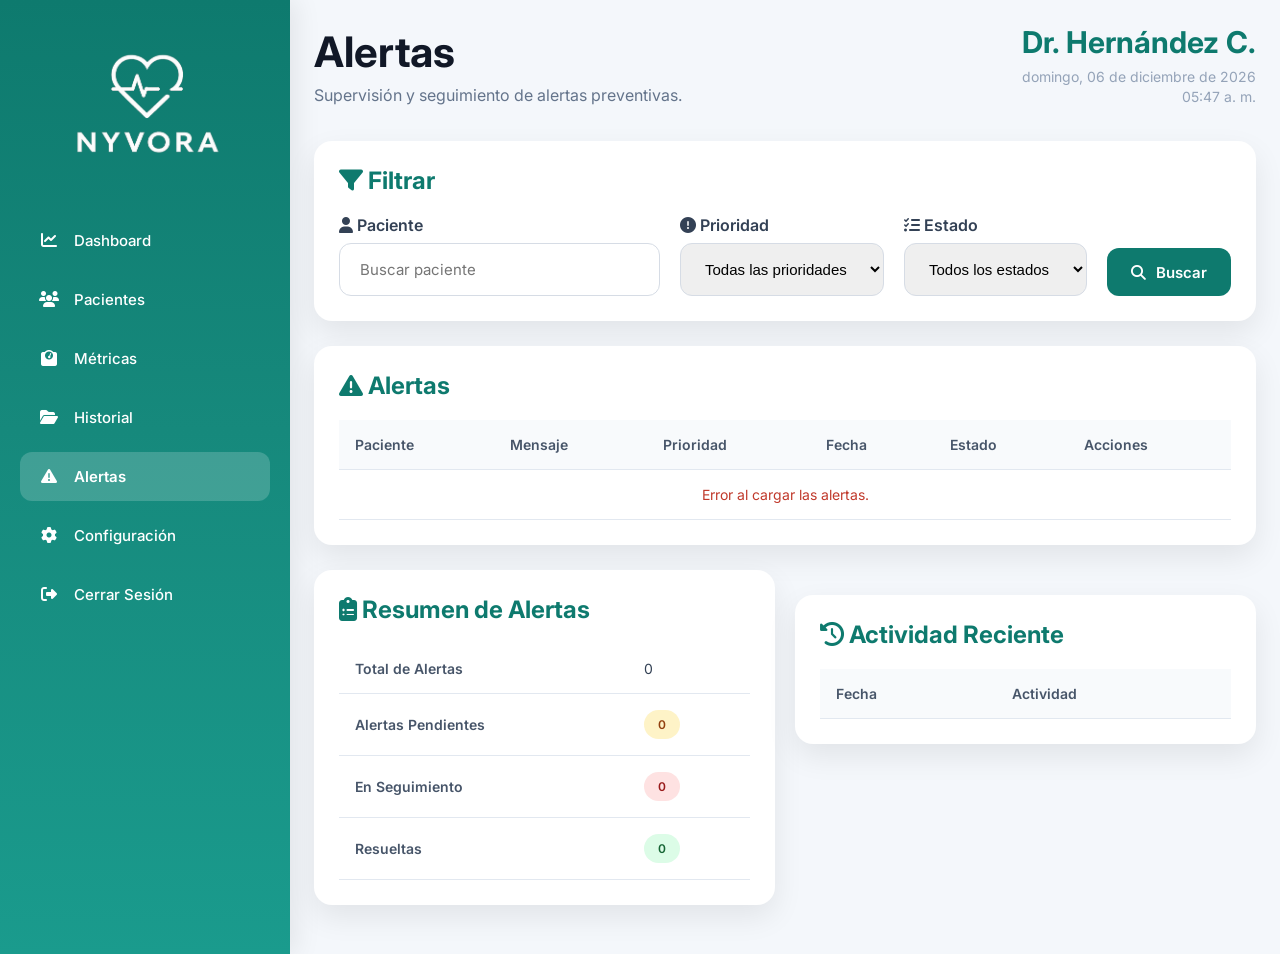
==== commit cbc118fe: "feat(i18n): implement multilingual support for alerts and clinical history pages" ====
--- a/frontend/pages/alertas.html
+++ b/frontend/pages/alertas.html
@@ -10,10 +10,15 @@
     <!-- Google Fonts -->
     <link rel="preconnect" href="https://fonts.googleapis.com">
     <link rel="preconnect" href="https://fonts.gstatic.com" crossorigin>
-    <link href="https://fonts.googleapis.com/css2?family=Inter:wght@300;400;500;600;700&display=swap" rel="stylesheet">
+
+    <link
+        href="https://fonts.googleapis.com/css2?family=Inter:wght@300;400;500;600;700&display=swap"
+        rel="stylesheet">
 
     <!-- Font Awesome -->
-    <link rel="stylesheet" href="https://cdnjs.cloudflare.com/ajax/libs/font-awesome/6.7.2/css/all.min.css">
+    <link
+        rel="stylesheet"
+        href="https://cdnjs.cloudflare.com/ajax/libs/font-awesome/6.7.2/css/all.min.css">
 
     <!-- CSS -->
     <link rel="stylesheet" href="../css/base/global.css">
@@ -24,234 +29,469 @@
 </head>
 
 <body>
+
     <div class="dashboard">
 
         <!-- Sidebar -->
         <aside class="sidebar">
+
             <div class="logo">
-                <img src="../assets/logonyvora.png" alt="Nyvora">
+                <img
+                    src="../assets/logonyvora.png"
+                    alt="Nyvora">
             </div>
 
             <nav>
                 <ul>
+
                     <li>
                         <a href="dashboard.html">
                             <i class="fa-solid fa-chart-line"></i>
-                            Dashboard
+                            <span data-lang="dashboard">
+                                Dashboard
+                            </span>
                         </a>
                     </li>
 
                     <li>
                         <a href="pacientes.html">
                             <i class="fa-solid fa-users"></i>
-                            Pacientes
+                            <span data-lang="patients">
+                                Pacientes
+                            </span>
                         </a>
                     </li>
 
                     <li>
                         <a href="metricas.html">
                             <i class="fa-solid fa-weight-scale"></i>
-                            Métricas
+                            <span data-lang="metrics">
+                                Métricas
+                            </span>
                         </a>
                     </li>
 
                     <li>
                         <a href="historial.html">
                             <i class="fa-solid fa-folder-open"></i>
-                            Historial
+                            <span data-lang="history">
+                                Historial
+                            </span>
                         </a>
                     </li>
 
                     <li class="active">
                         <a href="alertas.html">
                             <i class="fa-solid fa-triangle-exclamation"></i>
-                            Alertas
+                            <span data-lang="alerts">
+                                Alertas
+                            </span>
                         </a>
                     </li>
 
                     <li>
                         <a href="configuracion.html">
                             <i class="fa-solid fa-gear"></i>
-                            Configuración
+                            <span data-lang="settings">
+                                Configuración
+                            </span>
                         </a>
                     </li>
 
                     <li>
                         <a href="../login.html">
                             <i class="fa-solid fa-right-from-bracket"></i>
-                            Cerrar Sesión
-                        </a>
-                    </li>
+                            <span data-lang="logout">
+                                Cerrar Sesión
+                            </span>
+                        </a>
+                    </li>
+
                 </ul>
             </nav>
+
         </aside>
+
 
         <!-- Contenido -->
         <main class="content">
 
             <!-- Header -->
             <div class="header">
+
                 <div>
-                    <h1>Alertas Clínicas</h1>
-                    <p>Monitoree pacientes con indicadores clínicos que requieren atención o seguimiento.</p>
+
+                    <h1 data-lang="alerts_title">
+                        Alertas Clínicas
+                    </h1>
+
+                    <p data-lang="alerts_subtitle">
+                        Monitoree pacientes con indicadores clínicos que requieren atención o seguimiento.
+                    </p>
+
                 </div>
 
                 <div class="welcome">
-                    <h3>Dr. Hernández C.</h3>
+
+                    <h3>
+                        Dr. Hernández C.
+                    </h3>
+
                     <span id="current-date"></span>
+
                 </div>
+
             </div>
+
 
             <!-- Filtros -->
             <div class="panel">
+
                 <h2>
+
                     <i class="fa-solid fa-filter"></i>
-                    Filtrar Alertas
+
+                    <span data-lang="filter">
+                        Filtrar Alertas
+                    </span>
+
                 </h2>
+
 
                 <div class="history-filters">
 
                     <!-- Paciente -->
                     <div class="filter-group patient-filter">
+
                         <label for="buscarPaciente">
+
                             <i class="fa-solid fa-user"></i>
-                            Paciente
+
+                            <span data-lang="patient">
+                                Paciente
+                            </span>
+
                         </label>
+
 
                         <input
                             type="text"
                             id="buscarPaciente"
                             class="search-box"
+                            data-placeholder="search_patient"
                             placeholder="Buscar paciente..."
                             autocomplete="off">
+
                     </div>
+
 
                     <!-- Prioridad -->
                     <div class="filter-group">
+
                         <label for="prioridad">
+
                             <i class="fa-solid fa-circle-exclamation"></i>
-                            Prioridad
+
+                            <span data-lang="priority">
+                                Prioridad
+                            </span>
+
                         </label>
 
-                        <select id="prioridad" class="search-box">
-                            <option value="">Todas</option>
-                            <option>Alta</option>
-                            <option>Media</option>
-                            <option>Baja</option>
+
+                        <select
+                            id="prioridad"
+                            class="search-box">
+
+                            <option
+                                value=""
+                                data-lang="all_priorities">
+                                Todas
+                            </option>
+
+                            <option
+                                value="Alta"
+                                data-lang="high">
+                                Alta
+                            </option>
+
+                            <option
+                                value="Media"
+                                data-lang="medium">
+                                Media
+                            </option>
+
+                            <option
+                                value="Baja"
+                                data-lang="low">
+                                Baja
+                            </option>
+
                         </select>
+
                     </div>
+
 
                     <!-- Estado -->
                     <div class="filter-group">
+
                         <label for="estado">
+
                             <i class="fa-solid fa-list-check"></i>
-                            Estado
+
+                            <span data-lang="status">
+                                Estado
+                            </span>
+
                         </label>
 
-                        <select id="estado" class="search-box">
-                            <option value="">Todos</option>
-                            <option>Pendiente</option>
-                            <option>En Seguimiento</option>
-                            <option>Resuelta</option>
+
+                        <select
+                            id="estado"
+                            class="search-box">
+
+                            <option
+                                value=""
+                                data-lang="all_status">
+                                Todos
+                            </option>
+
+                            <option
+                                value="Pendiente"
+                                data-lang="pending">
+                                Pendiente
+                            </option>
+
+                            <option
+                                value="En Seguimiento">
+                                En Seguimiento
+                            </option>
+
+                            <option
+                                value="Resuelta"
+                                data-lang="resolved">
+                                Resuelta
+                            </option>
+
                         </select>
+
                     </div>
+
 
                     <!-- Acción -->
                     <div class="filter-button">
-                        <button type="button" class="btn-primary">
+
+                        <button
+                            type="button"
+                            class="btn-primary">
+
                             <i class="fa-solid fa-magnifying-glass"></i>
-                            Buscar
+
+                            <span data-lang="search">
+                                Buscar
+                            </span>
+
                         </button>
+
                     </div>
+
                 </div>
+
             </div>
+
 
             <!-- Listado de alertas -->
             <div class="panel">
+
                 <h2>
+
                     <i class="fa-solid fa-triangle-exclamation"></i>
-                    Alertas Registradas
+
+                    <span data-lang="alerts_title">
+                        Alertas Registradas
+                    </span>
+
                 </h2>
 
+
                 <table>
+
                     <thead>
+
                         <tr>
-                            <th>Paciente</th>
-                            <th>Alerta</th>
-                            <th>Prioridad</th>
-                            <th>Fecha</th>
-                            <th>Estado</th>
-                            <th>Acción</th>
+
+                            <th data-lang="patient">
+                                Paciente
+                            </th>
+
+                            <th data-lang="alert_message">
+                                Alerta
+                            </th>
+
+                            <th data-lang="priority">
+                                Prioridad
+                            </th>
+
+                            <th data-lang="date">
+                                Fecha
+                            </th>
+
+                            <th data-lang="status">
+                                Estado
+                            </th>
+
+                            <th data-lang="actions">
+                                Acción
+                            </th>
+
                         </tr>
+
                     </thead>
+
                     <tbody></tbody>
+
                 </table>
+
             </div>
+
 
             <!-- Paneles informativos -->
             <section class="dashboard-grid">
 
+
                 <!-- Resumen de alertas -->
                 <div class="panel">
+
                     <h2>
+
                         <i class="fa-solid fa-clipboard-list"></i>
-                        Resumen de Alertas
+
+                        <span>
+                            Resumen de Alertas
+                        </span>
+
                     </h2>
 
+
                     <table>
+
                         <tbody>
+
                             <tr>
-                                <th>Total de Alertas</th>
-                                <td>0</td>
+
+                                <th>
+                                    Total de Alertas
+                                </th>
+
+                                <td>
+                                    0
+                                </td>
+
                             </tr>
+
+
                             <tr>
-                                <th>Alertas Pendientes</th>
+
+                                <th>
+                                    Alertas Pendientes
+                                </th>
+
                                 <td>
-                                    <span class="badge warning">0</span>
+                                    <span class="badge warning">
+                                        0
+                                    </span>
                                 </td>
+
                             </tr>
+
+
                             <tr>
-                                <th>En Seguimiento</th>
+
+                                <th>
+                                    En Seguimiento
+                                </th>
+
                                 <td>
-                                    <span class="badge danger">0</span>
+                                    <span class="badge danger">
+                                        0
+                                    </span>
                                 </td>
+
                             </tr>
+
+
                             <tr>
-                                <th>Resueltas</th>
+
+                                <th>
+                                    Resueltas
+                                </th>
+
                                 <td>
-                                    <span class="badge success">0</span>
+                                    <span class="badge success">
+                                        0
+                                    </span>
                                 </td>
+
                             </tr>
+
                         </tbody>
+
                     </table>
+
                 </div>
+
 
                 <!-- Actividad reciente -->
                 <div class="panel">
+
                     <h2>
+
                         <i class="fa-solid fa-clock-rotate-left"></i>
-                        Actividad Reciente
+
+                        <span data-lang="recent_activity">
+                            Actividad Reciente
+                        </span>
+
                     </h2>
 
+
                     <table>
+
                         <thead>
+
                             <tr>
-                                <th>Fecha</th>
-                                <th>Actividad</th>
+
+                                <th data-lang="date">
+                                    Fecha
+                                </th>
+
+                                <th>
+                                    Actividad
+                                </th>
+
                             </tr>
+
                         </thead>
+
                         <tbody></tbody>
+
                     </table>
+
                 </div>
+
             </section>
+
         </main>
+
     </div>
+
 
     <!-- JavaScript -->
     <script src="../js/data.js" defer></script>
     <script src="../js/common.js" defer></script>
     <script src="../js/language.js" defer></script>
     <script src="../js/alertas.js" defer></script>
+
 </body>
 
 </html>
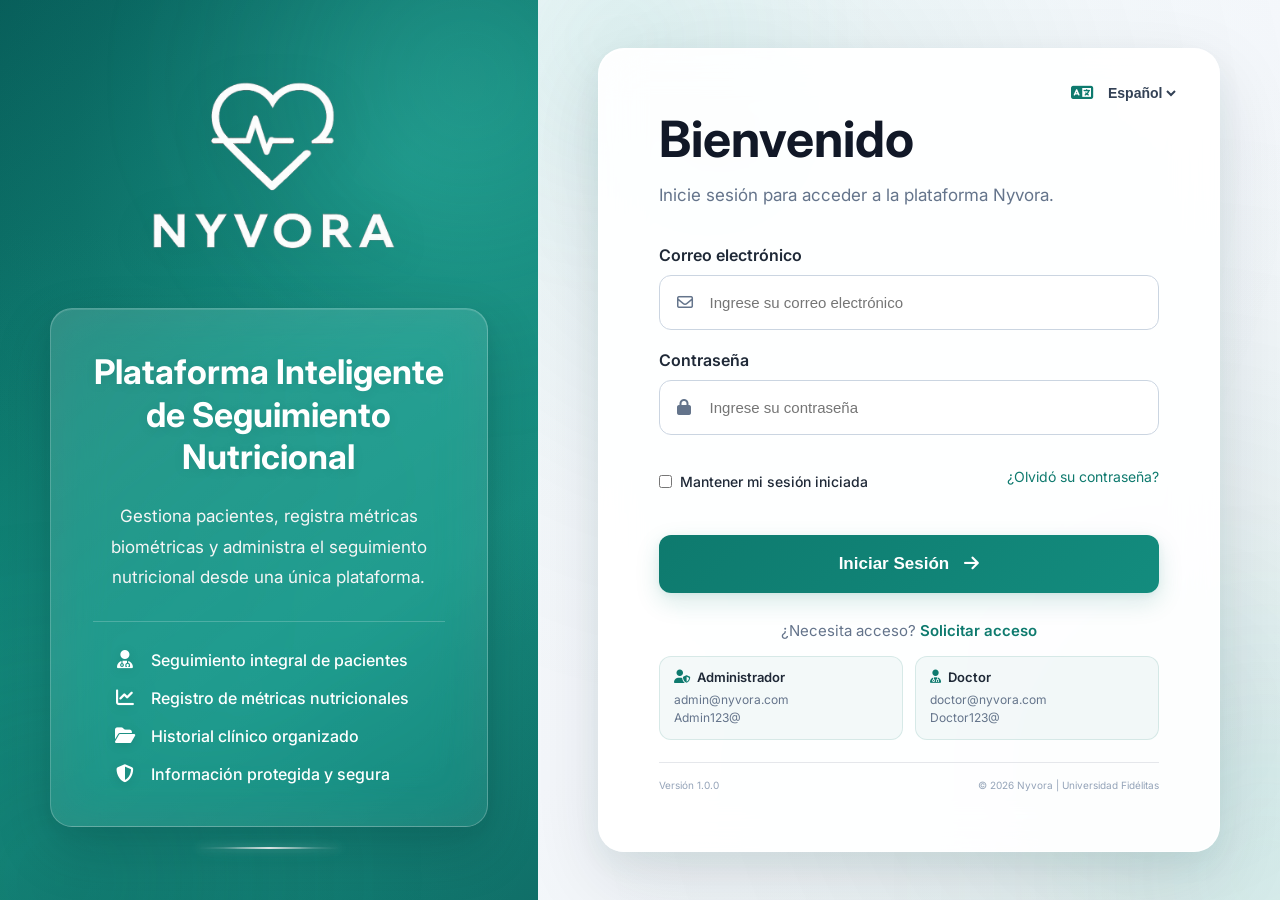
==== commit fe07e448: "Refactor frontend structure and complete clinical modules Se realizó una actualización integral del " ====
--- a/frontend/pages/alertas.html
+++ b/frontend/pages/alertas.html
@@ -5,20 +5,15 @@
     <meta charset="UTF-8">
     <meta name="viewport" content="width=device-width, initial-scale=1.0">
 
-    <title>Nyvora | Alertas Clínicas</title>
+    <title>Nyvora | Alertas</title>
 
     <!-- Google Fonts -->
     <link rel="preconnect" href="https://fonts.googleapis.com">
     <link rel="preconnect" href="https://fonts.gstatic.com" crossorigin>
-
-    <link
-        href="https://fonts.googleapis.com/css2?family=Inter:wght@300;400;500;600;700&display=swap"
-        rel="stylesheet">
+    <link href="https://fonts.googleapis.com/css2?family=Inter:wght@300;400;500;600;700&display=swap" rel="stylesheet">
 
     <!-- Font Awesome -->
-    <link
-        rel="stylesheet"
-        href="https://cdnjs.cloudflare.com/ajax/libs/font-awesome/6.7.2/css/all.min.css">
+    <link rel="stylesheet" href="https://cdnjs.cloudflare.com/ajax/libs/font-awesome/6.7.2/css/all.min.css">
 
     <!-- CSS -->
     <link rel="stylesheet" href="../css/base/global.css">
@@ -26,6 +21,7 @@
     <link rel="stylesheet" href="../css/components/card.css">
     <link rel="stylesheet" href="../css/components/forms.css">
     <link rel="stylesheet" href="../css/components/table.css">
+    <link rel="stylesheet" href="../css/pages/alertas.css">
 </head>
 
 <body>
@@ -33,85 +29,7 @@
     <div class="dashboard">
 
         <!-- Sidebar -->
-        <aside class="sidebar">
-
-            <div class="logo">
-                <img
-                    src="../assets/logonyvora.png"
-                    alt="Nyvora">
-            </div>
-
-            <nav>
-                <ul>
-
-                    <li>
-                        <a href="dashboard.html">
-                            <i class="fa-solid fa-chart-line"></i>
-                            <span data-lang="dashboard">
-                                Dashboard
-                            </span>
-                        </a>
-                    </li>
-
-                    <li>
-                        <a href="pacientes.html">
-                            <i class="fa-solid fa-users"></i>
-                            <span data-lang="patients">
-                                Pacientes
-                            </span>
-                        </a>
-                    </li>
-
-                    <li>
-                        <a href="metricas.html">
-                            <i class="fa-solid fa-weight-scale"></i>
-                            <span data-lang="metrics">
-                                Métricas
-                            </span>
-                        </a>
-                    </li>
-
-                    <li>
-                        <a href="historial.html">
-                            <i class="fa-solid fa-folder-open"></i>
-                            <span data-lang="history">
-                                Historial
-                            </span>
-                        </a>
-                    </li>
-
-                    <li class="active">
-                        <a href="alertas.html">
-                            <i class="fa-solid fa-triangle-exclamation"></i>
-                            <span data-lang="alerts">
-                                Alertas
-                            </span>
-                        </a>
-                    </li>
-
-                    <li>
-                        <a href="configuracion.html">
-                            <i class="fa-solid fa-gear"></i>
-                            <span data-lang="settings">
-                                Configuración
-                            </span>
-                        </a>
-                    </li>
-
-                    <li>
-                        <a href="../login.html">
-                            <i class="fa-solid fa-right-from-bracket"></i>
-                            <span data-lang="logout">
-                                Cerrar Sesión
-                            </span>
-                        </a>
-                    </li>
-
-                </ul>
-            </nav>
-
-        </aside>
-
+        <div id="sidebar-container"></div>
 
         <!-- Contenido -->
         <main class="content">
@@ -120,376 +38,467 @@
             <div class="header">
 
                 <div>
-
-                    <h1 data-lang="alerts_title">
-                        Alertas Clínicas
-                    </h1>
-
-                    <p data-lang="alerts_subtitle">
-                        Monitoree pacientes con indicadores clínicos que requieren atención o seguimiento.
-                    </p>
-
-                </div>
-
-                <div class="welcome">
-
-                    <h3>
-                        Dr. Hernández C.
-                    </h3>
-
-                    <span id="current-date"></span>
+                    <h1>Alertas</h1>
+                    <p>Monitoreo y seguimiento de alertas clínicas de los pacientes.</p>
+                </div>
+
+                <div class="user-card">
+
+                    <div class="user-card-icon">
+                        <i class="fa-regular fa-user"></i>
+                    </div>
+
+                    <div>
+                        <strong data-current-user-name>Usuario Nyvora</strong>
+                        <span data-current-user-role>Usuario</span>
+                    </div>
 
                 </div>
 
             </div>
 
-
             <!-- Filtros -->
-            <div class="panel">
-
-                <h2>
-
-                    <i class="fa-solid fa-filter"></i>
-
-                    <span data-lang="filter">
-                        Filtrar Alertas
+            <section class="panel alert-actions">
+
+                <div class="alert-search-wrapper">
+
+                    <div class="alert-search-field">
+
+                        <i class="fa-solid fa-magnifying-glass"></i>
+
+                        <input
+                            id="buscarPaciente"
+                            type="text"
+                            placeholder="Buscar paciente, tipo de alerta o condición..."
+                            autocomplete="off">
+
+                        <div
+                            id="alert-search-suggestions"
+                            class="alert-search-suggestions"
+                            hidden>
+                        </div>
+
+                    </div>
+
+                    <select id="prioridad">
+                        <option value="">Todas las prioridades</option>
+                        <option value="Alta">Alta</option>
+                        <option value="Media">Media</option>
+                        <option value="Baja">Baja</option>
+                    </select>
+
+                    <select id="estado">
+                        <option value="">Todos los estados</option>
+                        <option value="Pendiente">Pendiente</option>
+                        <option value="En Seguimiento">En Seguimiento</option>
+                        <option value="Resuelta">Resuelta</option>
+                    </select>
+
+                    <button
+                        type="button"
+                        class="btn-primary"
+                        id="btn-search-alerts">
+
+                        <i class="fa-solid fa-magnifying-glass"></i>
+                        Buscar
+                    </button>
+
+                </div>
+
+            </section>
+
+            <!-- KPIs -->
+            <section class="kpi-cards alert-kpis">
+
+                <div class="card">
+
+                    <div class="card-header">
+
+                        <div class="icon">
+                            <i class="fa-solid fa-bell"></i>
+                        </div>
+
+                        <h2 id="kpi-alerts-active">0</h2>
+
+                    </div>
+
+                    <p>Alertas Activas</p>
+                    <small>Requieren atención o seguimiento</small>
+
+                </div>
+
+                <div class="card">
+
+                    <div class="card-header">
+
+                        <div class="icon">
+                            <i class="fa-solid fa-triangle-exclamation"></i>
+                        </div>
+
+                        <h2 id="kpi-alerts-high">0</h2>
+
+                    </div>
+
+                    <p>Alta Prioridad</p>
+                    <small>Requieren revisión prioritaria</small>
+
+                </div>
+
+                <div class="card">
+
+                    <div class="card-header">
+
+                        <div class="icon">
+                            <i class="fa-solid fa-stethoscope"></i>
+                        </div>
+
+                        <h2 id="kpi-alerts-following">0</h2>
+
+                    </div>
+
+                    <p>En Seguimiento</p>
+                    <small>Actualmente bajo revisión</small>
+
+                </div>
+
+                <div class="card">
+
+                    <div class="card-header">
+
+                        <div class="icon">
+                            <i class="fa-solid fa-circle-check"></i>
+                        </div>
+
+                        <h2 id="kpi-alerts-resolved">0</h2>
+
+                    </div>
+
+                    <p>Resueltas</p>
+                    <small>Alertas cerradas</small>
+
+                </div>
+
+            </section>
+
+            <!-- Alertas registradas -->
+            <section class="panel alert-list-panel">
+
+                <div class="panel-heading">
+
+                    <div>
+
+                        <h2>
+                            <i class="fa-solid fa-bell"></i>
+                            Alertas Registradas
+                        </h2>
+
+                        <p>
+                            Alertas generadas a partir del seguimiento clínico
+                            de los pacientes.
+                        </p>
+
+                    </div>
+
+                    <span id="alert-results-count">
+                        0 resultados
                     </span>
 
-                </h2>
-
-
-                <div class="history-filters">
-
-                    <!-- Paciente -->
-                    <div class="filter-group patient-filter">
-
-                        <label for="buscarPaciente">
-
-                            <i class="fa-solid fa-user"></i>
-
-                            <span data-lang="patient">
+                </div>
+
+                <div class="table-responsive">
+
+                    <table id="alerts-table">
+
+                        <thead>
+                            <tr>
+                                <th>Paciente</th>
+                                <th>Alerta</th>
+                                <th>Prioridad</th>
+                                <th>Fecha</th>
+                                <th>Estado</th>
+                                <th>Acción</th>
+                            </tr>
+                        </thead>
+
+                        <tbody id="alerts-table-body">
+
+                            <tr class="empty-alert-row">
+                                <td colspan="6">
+
+                                    <div class="alert-empty-state">
+
+                                        <div class="alert-empty-icon">
+                                            <i class="fa-regular fa-bell"></i>
+                                        </div>
+
+                                        <strong>
+                                            No hay alertas para mostrar
+                                        </strong>
+
+                                        <p>
+                                            Las alertas clínicas aparecerán aquí
+                                            cuando sean detectadas por el sistema.
+                                        </p>
+
+                                    </div>
+
+                                </td>
+                            </tr>
+
+                        </tbody>
+
+                    </table>
+
+                </div>
+
+            </section>
+
+            <!-- Actividad reciente -->
+            <section class="panel alert-activity-panel">
+
+                <div class="panel-heading">
+
+                    <div>
+
+                        <h2>
+                            <i class="fa-solid fa-clock-rotate-left"></i>
+                            Actividad Reciente
+                        </h2>
+
+                        <p>
+                            Últimos eventos relacionados con las alertas clínicas.
+                        </p>
+
+                    </div>
+
+                </div>
+
+                <div class="table-responsive">
+
+                    <table id="alert-activity-table">
+
+                        <thead>
+                            <tr>
+                                <th>Fecha</th>
+                                <th>Actividad</th>
+                            </tr>
+                        </thead>
+
+                        <tbody id="alert-activity-body"></tbody>
+
+                    </table>
+
+                </div>
+
+            </section>
+
+        </main>
+
+    </div>
+
+    <!-- Modal detalle -->
+    <div
+        class="alert-modal"
+        id="alert-modal"
+        aria-hidden="true">
+
+        <div
+            class="alert-modal-backdrop"
+            data-close-alert-modal>
+        </div>
+
+        <div class="alert-modal-card">
+
+            <!-- Header modal -->
+            <div class="alert-modal-header">
+
+                <div class="alert-modal-title">
+
+                    <div class="alert-modal-icon">
+                        <i class="fa-solid fa-triangle-exclamation"></i>
+                    </div>
+
+                    <div>
+                        <h2>Detalle de la Alerta</h2>
+                        <p>
+                            Información clínica y estado de seguimiento.
+                        </p>
+                    </div>
+
+                </div>
+
+                <button
+                    type="button"
+                    class="alert-modal-close"
+                    data-close-alert-modal
+                    aria-label="Cerrar">
+
+                    <i class="fa-solid fa-xmark"></i>
+
+                </button>
+
+            </div>
+
+            <!-- Contenido modal -->
+            <div class="alert-modal-body">
+
+                <!-- Paciente -->
+                <section class="alert-detail-section">
+
+                    <div class="alert-detail-section-title">
+                        <i class="fa-regular fa-user"></i>
+
+                        <div>
+                            <strong>Paciente</strong>
+                            <span>Paciente asociado a esta alerta.</span>
+                        </div>
+                    </div>
+
+                    <div class="alert-patient-card">
+
+                        <div class="alert-patient-icon">
+                            <i class="fa-regular fa-user"></i>
+                        </div>
+
+                        <div>
+                            <strong id="alert-detail-patient">
                                 Paciente
+                            </strong>
+
+                            <span id="alert-detail-patient-info">
+                                Información del paciente
                             </span>
-
-                        </label>
-
-
-                        <input
-                            type="text"
-                            id="buscarPaciente"
-                            class="search-box"
-                            data-placeholder="search_patient"
-                            placeholder="Buscar paciente..."
-                            autocomplete="off">
-
-                    </div>
-
-
-                    <!-- Prioridad -->
-                    <div class="filter-group">
-
-                        <label for="prioridad">
-
-                            <i class="fa-solid fa-circle-exclamation"></i>
-
-                            <span data-lang="priority">
-                                Prioridad
+                        </div>
+
+                    </div>
+
+                </section>
+
+                <!-- Información -->
+                <section class="alert-detail-section">
+
+                    <div class="alert-detail-section-title">
+
+                        <i class="fa-solid fa-notes-medical"></i>
+
+                        <div>
+                            <strong>Información de la alerta</strong>
+                            <span>
+                                Condición detectada durante el seguimiento.
                             </span>
-
-                        </label>
-
-
-                        <select
-                            id="prioridad"
-                            class="search-box">
-
-                            <option
-                                value=""
-                                data-lang="all_priorities">
-                                Todas
-                            </option>
-
-                            <option
-                                value="Alta"
-                                data-lang="high">
-                                Alta
-                            </option>
-
-                            <option
-                                value="Media"
-                                data-lang="medium">
-                                Media
-                            </option>
-
-                            <option
-                                value="Baja"
-                                data-lang="low">
-                                Baja
-                            </option>
-
-                        </select>
-
-                    </div>
-
-
-                    <!-- Estado -->
-                    <div class="filter-group">
-
-                        <label for="estado">
-
-                            <i class="fa-solid fa-list-check"></i>
-
-                            <span data-lang="status">
-                                Estado
+                        </div>
+
+                    </div>
+
+                    <div class="alert-detail-grid">
+
+                        <div class="alert-detail-item">
+                            <span>Tipo de alerta</span>
+                            <strong id="alert-detail-type">N/D</strong>
+                        </div>
+
+                        <div class="alert-detail-item">
+                            <span>Fecha de detección</span>
+                            <strong id="alert-detail-date">N/D</strong>
+                        </div>
+
+                        <div class="alert-detail-item">
+                            <span>Prioridad</span>
+
+                            <div>
+                                <span
+                                    id="alert-detail-priority"
+                                    class="badge warning">
+                                    N/D
+                                </span>
+                            </div>
+                        </div>
+
+                        <div class="alert-detail-item">
+                            <span>Estado</span>
+
+                            <div>
+                                <span
+                                    id="alert-detail-status"
+                                    class="badge warning">
+                                    N/D
+                                </span>
+                            </div>
+                        </div>
+
+                    </div>
+
+                </section>
+
+                <!-- Descripción -->
+                <section class="alert-detail-section">
+
+                    <div class="alert-detail-section-title">
+
+                        <i class="fa-regular fa-message"></i>
+
+                        <div>
+                            <strong>Descripción clínica</strong>
+                            <span>
+                                Información asociada a la condición detectada.
                             </span>
-
-                        </label>
-
-
-                        <select
-                            id="estado"
-                            class="search-box">
-
-                            <option
-                                value=""
-                                data-lang="all_status">
-                                Todos
-                            </option>
-
-                            <option
-                                value="Pendiente"
-                                data-lang="pending">
-                                Pendiente
-                            </option>
-
-                            <option
-                                value="En Seguimiento">
-                                En Seguimiento
-                            </option>
-
-                            <option
-                                value="Resuelta"
-                                data-lang="resolved">
-                                Resuelta
-                            </option>
-
-                        </select>
-
-                    </div>
-
-
-                    <!-- Acción -->
-                    <div class="filter-button">
-
-                        <button
-                            type="button"
-                            class="btn-primary">
-
-                            <i class="fa-solid fa-magnifying-glass"></i>
-
-                            <span data-lang="search">
-                                Buscar
-                            </span>
-
-                        </button>
-
-                    </div>
-
-                </div>
+                        </div>
+
+                    </div>
+
+                    <div class="alert-message-box">
+                        <p id="alert-detail-message">
+                            Sin información disponible.
+                        </p>
+                    </div>
+
+                </section>
 
             </div>
 
-
-            <!-- Listado de alertas -->
-            <div class="panel">
-
-                <h2>
-
-                    <i class="fa-solid fa-triangle-exclamation"></i>
-
-                    <span data-lang="alerts_title">
-                        Alertas Registradas
-                    </span>
-
-                </h2>
-
-
-                <table>
-
-                    <thead>
-
-                        <tr>
-
-                            <th data-lang="patient">
-                                Paciente
-                            </th>
-
-                            <th data-lang="alert_message">
-                                Alerta
-                            </th>
-
-                            <th data-lang="priority">
-                                Prioridad
-                            </th>
-
-                            <th data-lang="date">
-                                Fecha
-                            </th>
-
-                            <th data-lang="status">
-                                Estado
-                            </th>
-
-                            <th data-lang="actions">
-                                Acción
-                            </th>
-
-                        </tr>
-
-                    </thead>
-
-                    <tbody></tbody>
-
-                </table>
+            <!-- Footer modal -->
+            <div class="alert-modal-footer">
+
+                <button
+                    type="button"
+                    class="btn-secondary"
+                    id="alert-open-patient">
+
+                    <i class="fa-solid fa-folder-open"></i>
+                    Abrir Expediente
+                </button>
+
+                <div class="alert-modal-actions">
+
+                    <button
+                        type="button"
+                        class="btn-secondary"
+                        id="alert-follow-up">
+
+                        <i class="fa-solid fa-stethoscope"></i>
+                        Iniciar Seguimiento
+                    </button>
+
+                    <button
+                        type="button"
+                        class="btn-primary"
+                        id="alert-resolve">
+
+                        <i class="fa-solid fa-circle-check"></i>
+                        Marcar como Resuelta
+                    </button>
+
+                </div>
 
             </div>
 
-
-            <!-- Paneles informativos -->
-            <section class="dashboard-grid">
-
-
-                <!-- Resumen de alertas -->
-                <div class="panel">
-
-                    <h2>
-
-                        <i class="fa-solid fa-clipboard-list"></i>
-
-                        <span>
-                            Resumen de Alertas
-                        </span>
-
-                    </h2>
-
-
-                    <table>
-
-                        <tbody>
-
-                            <tr>
-
-                                <th>
-                                    Total de Alertas
-                                </th>
-
-                                <td>
-                                    0
-                                </td>
-
-                            </tr>
-
-
-                            <tr>
-
-                                <th>
-                                    Alertas Pendientes
-                                </th>
-
-                                <td>
-                                    <span class="badge warning">
-                                        0
-                                    </span>
-                                </td>
-
-                            </tr>
-
-
-                            <tr>
-
-                                <th>
-                                    En Seguimiento
-                                </th>
-
-                                <td>
-                                    <span class="badge danger">
-                                        0
-                                    </span>
-                                </td>
-
-                            </tr>
-
-
-                            <tr>
-
-                                <th>
-                                    Resueltas
-                                </th>
-
-                                <td>
-                                    <span class="badge success">
-                                        0
-                                    </span>
-                                </td>
-
-                            </tr>
-
-                        </tbody>
-
-                    </table>
-
-                </div>
-
-
-                <!-- Actividad reciente -->
-                <div class="panel">
-
-                    <h2>
-
-                        <i class="fa-solid fa-clock-rotate-left"></i>
-
-                        <span data-lang="recent_activity">
-                            Actividad Reciente
-                        </span>
-
-                    </h2>
-
-
-                    <table>
-
-                        <thead>
-
-                            <tr>
-
-                                <th data-lang="date">
-                                    Fecha
-                                </th>
-
-                                <th>
-                                    Actividad
-                                </th>
-
-                            </tr>
-
-                        </thead>
-
-                        <tbody></tbody>
-
-                    </table>
-
-                </div>
-
-            </section>
-
-        </main>
+        </div>
 
     </div>
-
 
     <!-- JavaScript -->
     <script src="../js/data.js" defer></script>
     <script src="../js/common.js" defer></script>
-    <script src="../js/language.js" defer></script>
     <script src="../js/alertas.js" defer></script>
 
 </body>
--- a/frontend/css/components/sidebar.css
+++ b/frontend/css/components/sidebar.css
@@ -2,335 +2,323 @@
 
 /* Estructura principal */
 
-.dashboard{
-
-    display:flex;
-
-    min-height:100vh;
-
-}
-
-/* Sidebar
-   Menú lateral principal del sistema.
-*/
-
-.sidebar{
-
-    width:290px;
-
-    background:linear-gradient(
+.dashboard {
+    min-height: 100vh;
+}
+
+/* Contenedor global */
+
+#sidebar-container {
+    position: fixed;
+    top: 0;
+    bottom: 0;
+    left: 0;
+    width: 290px;
+    height: 100vh;
+    z-index: 1000;
+}
+
+/* Sidebar */
+
+#sidebar-container .sidebar {
+    width: 100%;
+    height: 100%;
+    display: flex;
+    flex-direction: column;
+    padding: 32px 20px 24px;
+    background: linear-gradient(
         180deg,
         #0E7A6E 0%,
         #16897C 45%,
         #1A9B8D 100%
     );
-
-    color:white;
-
-    display:flex;
-
-    flex-direction:column;
-
-    padding:35px 20px;
-
-    box-shadow:6px 0 25px rgba(0,0,0,.08);
-
-}
-
-/* Logo
-   Imagen institucional de NYVORA.
-*/
-
-.logo{
-
-    display:flex;
-
-    justify-content:center;
-
-    align-items:center;
-
-    margin-bottom:45px;
-
-}
-
-.logo img{
-
-    width:170px;
-
-    max-width:100%;
-
-}
-
-/* Menú
-   Opciones de navegación del sistema.
-*/
-
-.sidebar nav{
-
-    width:100%;
-
-}
-
-.sidebar ul{
-
-    list-style:none;
-
-}
-
-.sidebar li{
-
-    margin-bottom:10px;
-
-}
-
-.sidebar li a{
-
-    display:flex;
-
-    align-items:center;
-
-    gap:14px;
-
-    width:100%;
-
-    padding:15px 18px;
-
-    border-radius:12px;
-
-    color:white;
-
-    text-decoration:none;
-
-    font-size:15px;
-
-    font-weight:500;
-
-    transition:var(--transition-base);
-
-}
-
-.sidebar li a i{
-
-    width:22px;
-
-    text-align:center;
-
-    font-size:16px;
-
-}
-
-.sidebar li a:hover{
-
-    background:rgba(255,255,255,.15);
-
-    transform:translateX(5px);
-
-}
-
-.sidebar li.active a{
-
-    background:rgba(255,255,255,.18);
-
-    font-weight:600;
-
-}
-
-/* Contenido
-   Área principal donde se muestran los módulos.
-*/
-
-.content{
-
-    flex:1;
-
-    padding:24px;
-
-}
-
-/* Header
-   Encabezado principal de cada módulo.
-*/
-
-.header{
-
-    display:flex;
-
-    justify-content:space-between;
-
-    align-items:center;
-
-    margin-bottom:35px;
-
-}
-
-.header h1{
-
-    font-size:42px;
-
-    font-weight:700;
-
-    color:var(--color-text-heading);
-
-    margin-bottom:8px;
-
-}
-
-.header p{
-
-    color:var(--color-text-muted);
-
-    font-size:16px;
-
-}
-
-.welcome{
-
-    text-align:right;
-
-}
-
-.welcome h3{
-
-    color:var(--color-primary);
-
-    font-size:30px;
-
-    font-weight:700;
-
-    margin-bottom:6px;
-
-}
-
-.welcome span{
-
-    color:var(--color-text-subtle);
-
-    font-size:14px;
-
-}
-
-/* Responsive
-   Ajusta el layout general para pantallas menores.
-*/
-
-@media(max-width:992px){
-
-    .dashboard{
-
-        flex-direction:column;
-
-    }
-
-    .sidebar{
-
-        width:100%;
-
-        padding:25px;
-
-    }
-
-    .logo{
-
-        margin-bottom:30px;
-
-    }
-
-    .logo img{
-
-        width:160px;
-
-    }
-
-    .sidebar ul{
-
-        display:flex;
-
-        flex-wrap:wrap;
-
-        justify-content:center;
-
-        gap:12px;
-
-    }
-
-    .sidebar li{
-
-        margin-bottom:0;
-
-    }
-
-    .sidebar li a{
-
-        justify-content:center;
-
-        padding:14px 18px;
-
-    }
-
-    .content{
-
-        padding:30px;
-
-    }
-
-}
-
-@media(max-width:768px){
-
-    .header{
-
-        flex-direction:column;
-
-        align-items:flex-start;
-
-        gap:18px;
-
-    }
-
-    .welcome{
-
-        text-align:left;
-
-    }
-
-    .header h1{
-
-        font-size:34px;
-
-    }
-
-    .welcome h3{
-
-        font-size:24px;
-
-    }
-
-}
-
-@media(max-width:576px){
-
-    .content{
-
-        padding:20px;
-
-    }
-
-    .sidebar{
-
-        padding:20px;
-
-    }
-
-    .sidebar ul{
-
-        flex-direction:column;
-
-    }
-
-    .sidebar li a{
-
-        justify-content:flex-start;
-
-    }
-
-}
+    color: #FFFFFF;
+    box-shadow: 6px 0 25px rgba(0, 0, 0, 0.08);
+}
+
+/* Logo */
+
+#sidebar-container .logo {
+    display: flex;
+    justify-content: center;
+    align-items: center;
+    flex-shrink: 0;
+    margin-bottom: 32px;
+}
+
+#sidebar-container .logo img {
+    width: 180px;
+    max-width: 100%;
+}
+
+/* Navegación */
+
+#sidebar-container .sidebar-nav {
+    flex: 1;
+    min-height: 0;
+    overflow-x: hidden;
+    overflow-y: auto;
+    padding-right: 4px;
+}
+
+#sidebar-container .sidebar-nav::-webkit-scrollbar {
+    width: 4px;
+}
+
+#sidebar-container .sidebar-nav::-webkit-scrollbar-track {
+    background: transparent;
+}
+
+#sidebar-container .sidebar-nav::-webkit-scrollbar-thumb {
+    border-radius: 10px;
+    background: rgba(255, 255, 255, 0.18);
+}
+
+/* Lista */
+
+#sidebar-container .sidebar ul {
+    margin: 0;
+    padding: 0;
+    list-style: none;
+}
+
+#sidebar-container .sidebar li {
+    margin: 0 0 7px;
+}
+
+/* Links */
+
+#sidebar-container .sidebar li a,
+#sidebar-container .sidebar li a:link,
+#sidebar-container .sidebar li a:visited,
+#sidebar-container .sidebar li a:hover,
+#sidebar-container .sidebar li a:active {
+    display: flex;
+    align-items: center;
+    width: 100%;
+    gap: 14px;
+    padding: 12px 16px;
+    border-radius: 11px;
+    color: #FFFFFF !important;
+    text-decoration: none !important;
+    font-size: 15px;
+    font-weight: 500;
+    transition:
+        background 0.25s ease,
+        transform 0.25s ease;
+}
+
+/* Íconos */
+
+#sidebar-container .sidebar li a i {
+    width: 22px;
+    flex-shrink: 0;
+    color: #FFFFFF !important;
+    text-align: center;
+    font-size: 16px;
+}
+
+/* Hover */
+
+#sidebar-container .sidebar li a:hover {
+    background: rgba(255, 255, 255, 0.14);
+    transform: translateX(4px);
+}
+
+/* Página activa */
+
+#sidebar-container .sidebar li.active a {
+    background: rgba(255, 255, 255, 0.20);
+    color: #FFFFFF !important;
+    font-weight: 600;
+}
+
+/* Footer */
+
+#sidebar-container .sidebar-footer {
+    width: 100%;
+    flex-shrink: 0;
+    margin-top: auto;
+    padding-top: 16px;
+    border-top: 1px solid rgba(255, 255, 255, 0.16);
+}
+
+/* Cerrar sesión */
+
+#sidebar-container .sidebar-footer a,
+#sidebar-container .sidebar-footer a:link,
+#sidebar-container .sidebar-footer a:visited,
+#sidebar-container .sidebar-footer a:hover,
+#sidebar-container .sidebar-footer a:active {
+    display: flex;
+    align-items: center;
+    width: 100%;
+    gap: 14px;
+    padding: 12px 16px;
+    border-radius: 11px;
+    color: #FFFFFF !important;
+    text-decoration: none !important;
+    font-size: 15px;
+    font-weight: 500;
+    transition:
+        background 0.25s ease,
+        transform 0.25s ease;
+}
+
+#sidebar-container .sidebar-footer a i {
+    width: 22px;
+    flex-shrink: 0;
+    color: #FFFFFF !important;
+    text-align: center;
+    font-size: 17px;
+}
+
+#sidebar-container .sidebar-footer a:hover {
+    background: rgba(255, 255, 255, 0.14);
+    transform: translateX(4px);
+}
+
+/* Contenido */
+
+.content {
+    width: calc(100% - 290px);
+    min-width: 0;
+    margin-left: 290px;
+    padding: 24px;
+}
+
+/* Header */
+
+.header {
+    display: flex;
+    justify-content: space-between;
+    align-items: center;
+    margin-bottom: 35px;
+}
+
+.header h1 {
+    margin-bottom: 8px;
+    color: var(--color-text-heading);
+    font-size: 42px;
+    font-weight: 700;
+}
+
+.header p {
+    color: var(--color-text-muted);
+    font-size: 16px;
+}
+
+.welcome {
+    text-align: right;
+}
+
+.welcome h3 {
+    margin-bottom: 6px;
+    color: var(--color-primary);
+    font-size: 30px;
+    font-weight: 700;
+}
+
+.welcome span {
+    display: block;
+    color: var(--color-text-subtle);
+    font-size: 14px;
+}
+
+/* Responsive */
+
+@media (max-width: 992px) {
+
+    #sidebar-container {
+        position: relative;
+        width: 100%;
+        height: auto;
+    }
+
+    #sidebar-container .sidebar {
+        width: 100%;
+        height: auto;
+        padding: 24px;
+    }
+
+    #sidebar-container .logo {
+        margin-bottom: 24px;
+    }
+
+    #sidebar-container .logo img {
+        width: 155px;
+    }
+
+    #sidebar-container .sidebar-nav {
+        overflow: visible;
+    }
+
+    #sidebar-container .sidebar ul {
+        display: flex;
+        flex-wrap: wrap;
+        justify-content: center;
+        gap: 8px;
+    }
+
+    #sidebar-container .sidebar li {
+        margin: 0;
+    }
+
+    #sidebar-container .sidebar-footer {
+        margin-top: 15px;
+    }
+
+    #sidebar-container .sidebar-footer a {
+        justify-content: center;
+    }
+
+    .content {
+        width: 100%;
+        margin-left: 0;
+        padding: 30px;
+    }
+
+}
+
+@media (max-width: 768px) {
+
+    .header {
+        flex-direction: column;
+        align-items: flex-start;
+        gap: 18px;
+    }
+
+    .welcome {
+        text-align: left;
+    }
+
+    .header h1 {
+        font-size: 34px;
+    }
+
+    .welcome h3 {
+        font-size: 24px;
+    }
+
+}
+
+@media (max-width: 576px) {
+
+    #sidebar-container .sidebar {
+        padding: 20px;
+    }
+
+    #sidebar-container .sidebar ul {
+        flex-direction: column;
+    }
+
+    #sidebar-container .sidebar li a,
+    #sidebar-container .sidebar-footer a {
+        justify-content: flex-start;
+    }
+
+    .content {
+        padding: 20px;
+    }
+
+}
--- a/frontend/css/pages/alertas.css
+++ b/frontend/css/pages/alertas.css
@@ -0,0 +1,907 @@
+/* Estilos de gestión de alertas */
+
+/* Header */
+
+.header {
+    display: flex;
+    justify-content: space-between;
+    align-items: flex-start;
+    gap: 24px;
+    margin-bottom: 35px;
+}
+
+.header > div:first-child {
+    flex: 1;
+}
+
+.header h1 {
+    margin-bottom: 8px;
+    color: var(--color-text-heading);
+    font-size: 42px;
+    font-weight: 700;
+}
+
+.header p {
+    color: var(--color-text-muted);
+    font-size: 16px;
+}
+
+/* Usuario */
+
+.user-card {
+    display: flex;
+    align-items: center;
+    gap: 12px;
+    min-width: 190px;
+    padding: 10px 14px;
+    border: 1px solid #E5E7EB;
+    border-radius: 14px;
+    background: #FFFFFF;
+    box-shadow: 0 8px 22px rgba(15, 23, 42, 0.06);
+}
+
+.user-card-icon {
+    display: flex;
+    align-items: center;
+    justify-content: center;
+    width: 42px;
+    height: 42px;
+    flex-shrink: 0;
+    border-radius: 50%;
+    background: rgba(14, 122, 110, 0.12);
+    color: var(--color-primary);
+    font-size: 18px;
+}
+
+.user-card > div:last-child {
+    display: flex;
+    flex-direction: column;
+    min-width: 0;
+}
+
+.user-card strong {
+    overflow: hidden;
+    color: var(--color-text-heading);
+    font-size: 14px;
+    font-weight: 700;
+    text-overflow: ellipsis;
+    white-space: nowrap;
+}
+
+.user-card span {
+    margin-top: 2px;
+    color: var(--color-text-muted);
+    font-size: 11px;
+    font-weight: 500;
+}
+
+/* Barra de filtros */
+
+.alert-actions {
+    position: relative;
+    z-index: 30;
+}
+
+.alert-search-wrapper {
+    display: grid;
+    grid-template-columns:
+        minmax(340px, 1.7fr)
+        minmax(180px, 0.7fr)
+        minmax(190px, 0.8fr)
+        auto;
+    gap: 14px;
+    align-items: center;
+}
+
+/* Búsqueda inteligente */
+
+.alert-search-field {
+    position: relative;
+    width: 100%;
+}
+
+.alert-search-field > i {
+    position: absolute;
+    top: 23px;
+    left: 16px;
+    z-index: 2;
+    color: var(--color-text-subtle);
+    font-size: 14px;
+    transform: translateY(-50%);
+    pointer-events: none;
+}
+
+.alert-search-field input {
+    width: 100%;
+    height: 46px;
+    padding: 0 16px 0 43px;
+    border: 1px solid var(--color-border);
+    border-radius: 11px;
+    outline: none;
+    background: #FFFFFF;
+    color: var(--color-text);
+    font-family: var(--font-base);
+    font-size: 13px;
+    transition:
+        border-color 0.2s ease,
+        box-shadow 0.2s ease;
+}
+
+.alert-search-field input::placeholder {
+    color: var(--color-text-subtle);
+}
+
+.alert-search-field input:focus {
+    border-color: var(--color-primary);
+    box-shadow: 0 0 0 3px rgba(14, 122, 110, 0.10);
+}
+
+/* Sugerencias */
+
+.alert-search-suggestions {
+    position: absolute;
+    top: calc(100% + 7px);
+    right: 0;
+    left: 0;
+    z-index: 150;
+    max-height: 290px;
+    overflow-y: auto;
+    padding: 6px;
+    border: 1px solid var(--color-border-light);
+    border-radius: 12px;
+    background: #FFFFFF;
+    box-shadow: 0 18px 40px rgba(15, 23, 42, 0.14);
+}
+
+.alert-search-suggestions[hidden] {
+    display: none;
+}
+
+.alert-search-suggestion {
+    display: flex;
+    align-items: center;
+    gap: 11px;
+    width: 100%;
+    padding: 11px 12px;
+    border: 0;
+    border-radius: 9px;
+    background: transparent;
+    cursor: pointer;
+    font-family: var(--font-base);
+    text-align: left;
+    transition: background 0.2s ease;
+}
+
+.alert-search-suggestion:hover {
+    background: rgba(14, 122, 110, 0.07);
+}
+
+.alert-search-suggestion-icon {
+    display: flex;
+    align-items: center;
+    justify-content: center;
+    width: 37px;
+    height: 37px;
+    flex-shrink: 0;
+    border-radius: 10px;
+    background: rgba(14, 122, 110, 0.10);
+    color: var(--color-primary);
+    font-size: 14px;
+}
+
+.alert-search-suggestion-info {
+    display: flex;
+    flex-direction: column;
+    min-width: 0;
+}
+
+.alert-search-suggestion-info strong {
+    overflow: hidden;
+    color: var(--color-text-heading);
+    font-size: 13px;
+    font-weight: 600;
+    text-overflow: ellipsis;
+    white-space: nowrap;
+}
+
+.alert-search-suggestion-info span {
+    overflow: hidden;
+    margin-top: 3px;
+    color: var(--color-text-muted);
+    font-size: 11px;
+    text-overflow: ellipsis;
+    white-space: nowrap;
+}
+
+.alert-search-empty {
+    padding: 17px;
+    color: var(--color-text-muted);
+    font-size: 12px;
+    text-align: center;
+}
+
+/* Selects */
+
+.alert-search-wrapper select {
+    width: 100%;
+    height: 46px;
+    padding: 0 38px 0 14px;
+    border: 1px solid var(--color-border);
+    border-radius: 11px;
+    outline: none;
+    background: #FFFFFF;
+    color: var(--color-text);
+    font-family: var(--font-base);
+    font-size: 13px;
+    cursor: pointer;
+    transition:
+        border-color 0.2s ease,
+        box-shadow 0.2s ease;
+}
+
+.alert-search-wrapper select:focus {
+    border-color: var(--color-primary);
+    box-shadow: 0 0 0 3px rgba(14, 122, 110, 0.10);
+}
+
+.alert-search-wrapper .btn-primary {
+    min-height: 46px;
+    padding-right: 18px;
+    padding-left: 18px;
+    white-space: nowrap;
+}
+
+/* KPIs */
+
+.alert-kpis {
+    margin-top: 25px;
+}
+
+/* Panel de alertas */
+
+.alert-list-panel,
+.alert-activity-panel {
+    margin-top: 25px;
+}
+
+.panel-heading {
+    display: flex;
+    justify-content: space-between;
+    align-items: flex-start;
+    gap: 20px;
+    margin-bottom: 22px;
+}
+
+.panel-heading h2 {
+    display: flex;
+    align-items: center;
+    gap: 9px;
+    margin-bottom: 5px;
+    color: var(--color-primary);
+}
+
+.panel-heading h2 i {
+    color: var(--color-primary);
+}
+
+.panel-heading p {
+    margin: 0;
+    color: var(--color-text-muted);
+    font-size: 13px;
+    line-height: 1.5;
+}
+
+/* Contador */
+
+#alert-results-count {
+    display: inline-flex;
+    align-items: center;
+    justify-content: center;
+    min-height: 32px;
+    padding: 0 12px;
+    border: 1px solid var(--color-border-light);
+    border-radius: 20px;
+    background: #F8FAFC;
+    color: var(--color-text-muted);
+    font-size: 11px;
+    font-weight: 600;
+    white-space: nowrap;
+}
+
+/* Tabla */
+
+.table-responsive {
+    width: 100%;
+    overflow-x: auto;
+}
+
+#alerts-table {
+    min-width: 920px;
+}
+
+/* Paciente */
+
+.alert-patient-cell {
+    display: flex;
+    align-items: center;
+    gap: 11px;
+}
+
+.alert-patient-table-icon {
+    display: flex;
+    align-items: center;
+    justify-content: center;
+    width: 35px;
+    height: 35px;
+    flex-shrink: 0;
+    border-radius: 9px;
+    background: rgba(14, 122, 110, 0.10);
+    color: var(--color-primary);
+    font-size: 14px;
+}
+
+.alert-patient-table-info {
+    display: flex;
+    flex-direction: column;
+    min-width: 0;
+}
+
+.alert-patient-table-info strong {
+    color: var(--color-text-heading);
+    font-size: 13px;
+    font-weight: 600;
+}
+
+.alert-patient-table-info span {
+    margin-top: 2px;
+    color: var(--color-text-muted);
+    font-size: 11px;
+}
+
+/* Mensaje */
+
+.alert-message-cell {
+    max-width: 360px;
+}
+
+.alert-message-cell strong {
+    display: block;
+    margin-bottom: 3px;
+    color: var(--color-text-heading);
+    font-size: 12px;
+    font-weight: 600;
+}
+
+.alert-message-cell span {
+    display: block;
+    overflow: hidden;
+    color: var(--color-text-muted);
+    font-size: 11px;
+    line-height: 1.45;
+    text-overflow: ellipsis;
+    white-space: nowrap;
+}
+
+/* Badges */
+
+.alert-priority,
+.alert-status {
+    display: inline-flex;
+    align-items: center;
+    justify-content: center;
+    padding: 5px 11px;
+    border-radius: 999px;
+    font-size: 11px;
+    font-weight: 600;
+}
+
+.alert-priority.high {
+    background: #FEE2E2;
+    color: #B91C1C;
+}
+
+.alert-priority.medium {
+    background: #FEF3C7;
+    color: #B45309;
+}
+
+.alert-priority.low {
+    background: #DCFCE7;
+    color: #15803D;
+}
+
+.alert-status.pending {
+    background: #FEF3C7;
+    color: #B45309;
+}
+
+.alert-status.follow-up {
+    background: #E0F2FE;
+    color: #0369A1;
+}
+
+.alert-status.resolved {
+    background: #DCFCE7;
+    color: #15803D;
+}
+
+/* Acción */
+
+.alert-detail-button {
+    display: inline-flex;
+    align-items: center;
+    gap: 7px;
+    padding: 7px 11px;
+    border: 0;
+    border-radius: 8px;
+    background: transparent;
+    color: var(--color-primary);
+    font-family: var(--font-base);
+    font-size: 12px;
+    font-weight: 600;
+    cursor: pointer;
+    transition:
+        background 0.2s ease,
+        color 0.2s ease;
+}
+
+.alert-detail-button:hover {
+    background: rgba(14, 122, 110, 0.08);
+}
+
+/* Estado vacío */
+
+.empty-alert-row td {
+    padding: 45px 20px !important;
+}
+
+.alert-empty-state {
+    display: flex;
+    flex-direction: column;
+    align-items: center;
+    justify-content: center;
+    color: var(--color-text-muted);
+    text-align: center;
+}
+
+.alert-empty-icon {
+    display: flex;
+    align-items: center;
+    justify-content: center;
+    width: 54px;
+    height: 54px;
+    margin-bottom: 13px;
+    border-radius: 15px;
+    background: rgba(14, 122, 110, 0.10);
+    color: var(--color-primary);
+    font-size: 21px;
+}
+
+.alert-empty-state strong {
+    margin-bottom: 5px;
+    color: var(--color-text-heading);
+    font-size: 14px;
+    font-weight: 600;
+}
+
+.alert-empty-state p {
+    max-width: 430px;
+    margin: 0;
+    color: var(--color-text-muted);
+    font-size: 12px;
+    line-height: 1.5;
+}
+
+/* Actividad reciente */
+
+#alert-activity-table {
+    min-width: 650px;
+}
+
+.alert-activity-cell {
+    display: flex;
+    align-items: center;
+    gap: 11px;
+}
+
+.alert-activity-icon {
+    display: flex;
+    align-items: center;
+    justify-content: center;
+    width: 34px;
+    height: 34px;
+    flex-shrink: 0;
+    border-radius: 9px;
+    background: rgba(14, 122, 110, 0.09);
+    color: var(--color-primary);
+    font-size: 13px;
+}
+
+.alert-activity-info {
+    display: flex;
+    flex-direction: column;
+}
+
+.alert-activity-info strong {
+    color: var(--color-text-heading);
+    font-size: 12px;
+    font-weight: 600;
+}
+
+.alert-activity-info span {
+    margin-top: 2px;
+    color: var(--color-text-muted);
+    font-size: 11px;
+}
+
+/* Modal */
+
+.alert-modal {
+    position: fixed;
+    inset: 0;
+    z-index: 3000;
+    display: none;
+    align-items: center;
+    justify-content: center;
+    padding: 25px;
+}
+
+.alert-modal.active {
+    display: flex;
+}
+
+.alert-modal-backdrop {
+    position: absolute;
+    inset: 0;
+    background: rgba(15, 23, 42, 0.52);
+    backdrop-filter: blur(4px);
+}
+
+.alert-modal-card {
+    position: relative;
+    z-index: 1;
+    width: min(820px, 100%);
+    max-height: calc(100vh - 50px);
+    overflow: hidden;
+    border: 1px solid rgba(255, 255, 255, 0.50);
+    border-radius: 20px;
+    background: #FFFFFF;
+    box-shadow: 0 28px 70px rgba(15, 23, 42, 0.25);
+}
+
+/* Header modal */
+
+.alert-modal-header {
+    display: flex;
+    justify-content: space-between;
+    align-items: center;
+    gap: 20px;
+    padding: 22px 26px;
+    border-bottom: 1px solid var(--color-border-light);
+}
+
+.alert-modal-title {
+    display: flex;
+    align-items: center;
+    gap: 14px;
+}
+
+.alert-modal-icon {
+    display: flex;
+    align-items: center;
+    justify-content: center;
+    width: 46px;
+    height: 46px;
+    flex-shrink: 0;
+    border-radius: 13px;
+    background: rgba(239, 68, 68, 0.10);
+    color: #DC2626;
+    font-size: 18px;
+}
+
+.alert-modal-title h2 {
+    margin: 0 0 4px;
+    color: var(--color-text-heading);
+    font-size: 20px;
+    font-weight: 700;
+}
+
+.alert-modal-title p {
+    margin: 0;
+    color: var(--color-text-muted);
+    font-size: 12px;
+}
+
+.alert-modal-close {
+    display: flex;
+    align-items: center;
+    justify-content: center;
+    width: 38px;
+    height: 38px;
+    flex-shrink: 0;
+    border: 0;
+    border-radius: 10px;
+    background: #F8FAFC;
+    color: var(--color-text-muted);
+    cursor: pointer;
+    font-size: 16px;
+    transition:
+        background 0.2s ease,
+        color 0.2s ease;
+}
+
+.alert-modal-close:hover {
+    background: #F1F5F9;
+    color: var(--color-text-heading);
+}
+
+/* Cuerpo modal */
+
+.alert-modal-body {
+    max-height: calc(100vh - 230px);
+    overflow-y: auto;
+    padding: 25px 26px;
+}
+
+.alert-detail-section + .alert-detail-section {
+    margin-top: 28px;
+    padding-top: 24px;
+    border-top: 1px solid var(--color-border-light);
+}
+
+.alert-detail-section-title {
+    display: flex;
+    align-items: flex-start;
+    gap: 11px;
+    margin-bottom: 18px;
+}
+
+.alert-detail-section-title > i {
+    width: 20px;
+    margin-top: 2px;
+    color: var(--color-primary);
+    font-size: 15px;
+    text-align: center;
+}
+
+.alert-detail-section-title > div {
+    display: flex;
+    flex-direction: column;
+}
+
+.alert-detail-section-title strong {
+    color: var(--color-text-heading);
+    font-size: 14px;
+    font-weight: 700;
+}
+
+.alert-detail-section-title span {
+    margin-top: 3px;
+    color: var(--color-text-muted);
+    font-size: 11px;
+}
+
+/* Paciente del modal */
+
+.alert-patient-card {
+    display: flex;
+    align-items: center;
+    gap: 13px;
+    padding: 15px;
+    border: 1px solid var(--color-border-light);
+    border-radius: 12px;
+    background: #F8FAFC;
+}
+
+.alert-patient-icon {
+    display: flex;
+    align-items: center;
+    justify-content: center;
+    width: 43px;
+    height: 43px;
+    flex-shrink: 0;
+    border-radius: 11px;
+    background: rgba(14, 122, 110, 0.10);
+    color: var(--color-primary);
+    font-size: 17px;
+}
+
+.alert-patient-card > div:last-child {
+    display: flex;
+    flex-direction: column;
+}
+
+.alert-patient-card strong {
+    color: var(--color-text-heading);
+    font-size: 14px;
+    font-weight: 700;
+}
+
+.alert-patient-card span {
+    margin-top: 3px;
+    color: var(--color-text-muted);
+    font-size: 11px;
+}
+
+/* Información de alerta */
+
+.alert-detail-grid {
+    display: grid;
+    grid-template-columns: repeat(2, minmax(0, 1fr));
+    gap: 14px;
+}
+
+.alert-detail-item {
+    display: flex;
+    flex-direction: column;
+    min-height: 78px;
+    padding: 14px 15px;
+    border: 1px solid var(--color-border-light);
+    border-radius: 11px;
+    background: #FFFFFF;
+}
+
+.alert-detail-item > span:first-child {
+    margin-bottom: 7px;
+    color: var(--color-text-muted);
+    font-size: 11px;
+    font-weight: 500;
+}
+
+.alert-detail-item strong {
+    color: var(--color-text-heading);
+    font-size: 13px;
+    font-weight: 600;
+}
+
+/* Mensaje clínico */
+
+.alert-message-box {
+    padding: 16px 18px;
+    border: 1px solid var(--color-border-light);
+    border-left: 3px solid var(--color-primary);
+    border-radius: 10px;
+    background: #F8FAFC;
+}
+
+.alert-message-box p {
+    margin: 0;
+    color: #334155;
+    font-size: 13px;
+    line-height: 1.65;
+}
+
+/* Footer modal */
+
+.alert-modal-footer {
+    display: flex;
+    justify-content: space-between;
+    align-items: center;
+    gap: 18px;
+    padding: 18px 26px;
+    border-top: 1px solid var(--color-border-light);
+    background: #F8FAFC;
+}
+
+.alert-modal-actions {
+    display: flex;
+    gap: 10px;
+}
+
+.btn-secondary {
+    display: inline-flex;
+    align-items: center;
+    justify-content: center;
+    gap: 7px;
+    min-height: 42px;
+    padding: 0 18px;
+    border: 1px solid var(--color-border);
+    border-radius: 10px;
+    background: #FFFFFF;
+    color: var(--color-text);
+    font-family: var(--font-base);
+    font-size: 12px;
+    font-weight: 600;
+    cursor: pointer;
+    transition:
+        background 0.2s ease,
+        border-color 0.2s ease,
+        color 0.2s ease;
+}
+
+.btn-secondary:hover {
+    border-color: rgba(14, 122, 110, 0.30);
+    background: rgba(14, 122, 110, 0.06);
+    color: var(--color-primary);
+}
+
+/* Bloqueo de scroll */
+
+body.alert-modal-open {
+    overflow: hidden;
+}
+
+/* Responsive */
+
+@media (max-width: 1200px) {
+
+    .alert-search-wrapper {
+        grid-template-columns: 1fr 1fr;
+    }
+
+    .alert-search-field {
+        grid-column: 1 / -1;
+    }
+
+    .alert-search-wrapper .btn-primary {
+        width: 100%;
+    }
+}
+
+@media (max-width: 768px) {
+
+    .header {
+        flex-direction: column;
+    }
+
+    .user-card {
+        width: 100%;
+    }
+
+    .alert-search-wrapper {
+        grid-template-columns: 1fr;
+    }
+
+    .alert-search-field {
+        grid-column: auto;
+    }
+
+    .panel-heading {
+        flex-direction: column;
+    }
+
+    .alert-detail-grid {
+        grid-template-columns: 1fr;
+    }
+
+    .alert-modal {
+        padding: 15px;
+    }
+
+    .alert-modal-header,
+    .alert-modal-body,
+    .alert-modal-footer {
+        padding-right: 18px;
+        padding-left: 18px;
+    }
+
+    .alert-modal-footer {
+        flex-direction: column;
+        align-items: stretch;
+    }
+
+    .alert-modal-footer > .btn-secondary {
+        width: 100%;
+    }
+
+    .alert-modal-actions {
+        width: 100%;
+    }
+
+    .alert-modal-actions .btn-secondary,
+    .alert-modal-actions .btn-primary {
+        flex: 1;
+    }
+}
+
+@media (max-width: 520px) {
+
+    .alert-modal-actions {
+        flex-direction: column;
+    }
+
+    .alert-modal-actions .btn-secondary,
+    .alert-modal-actions .btn-primary {
+        width: 100%;
+    }
+}
